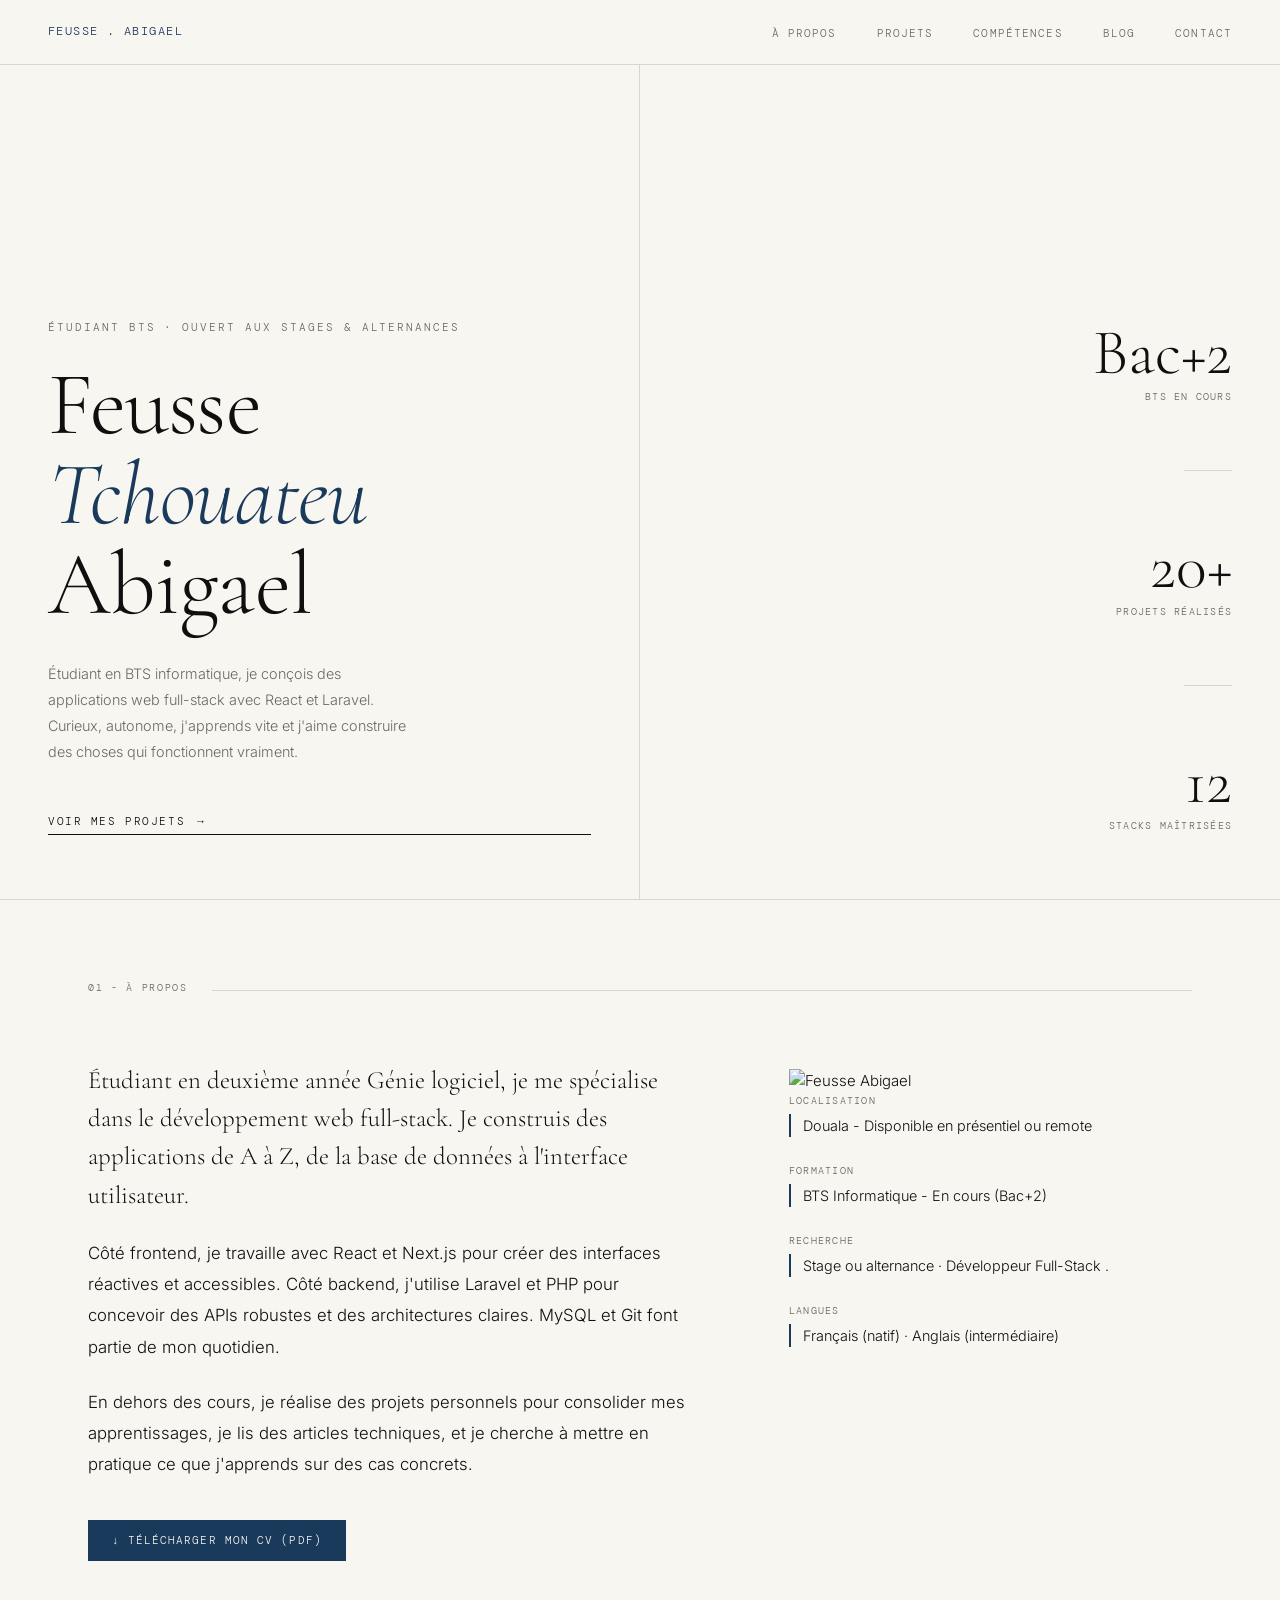
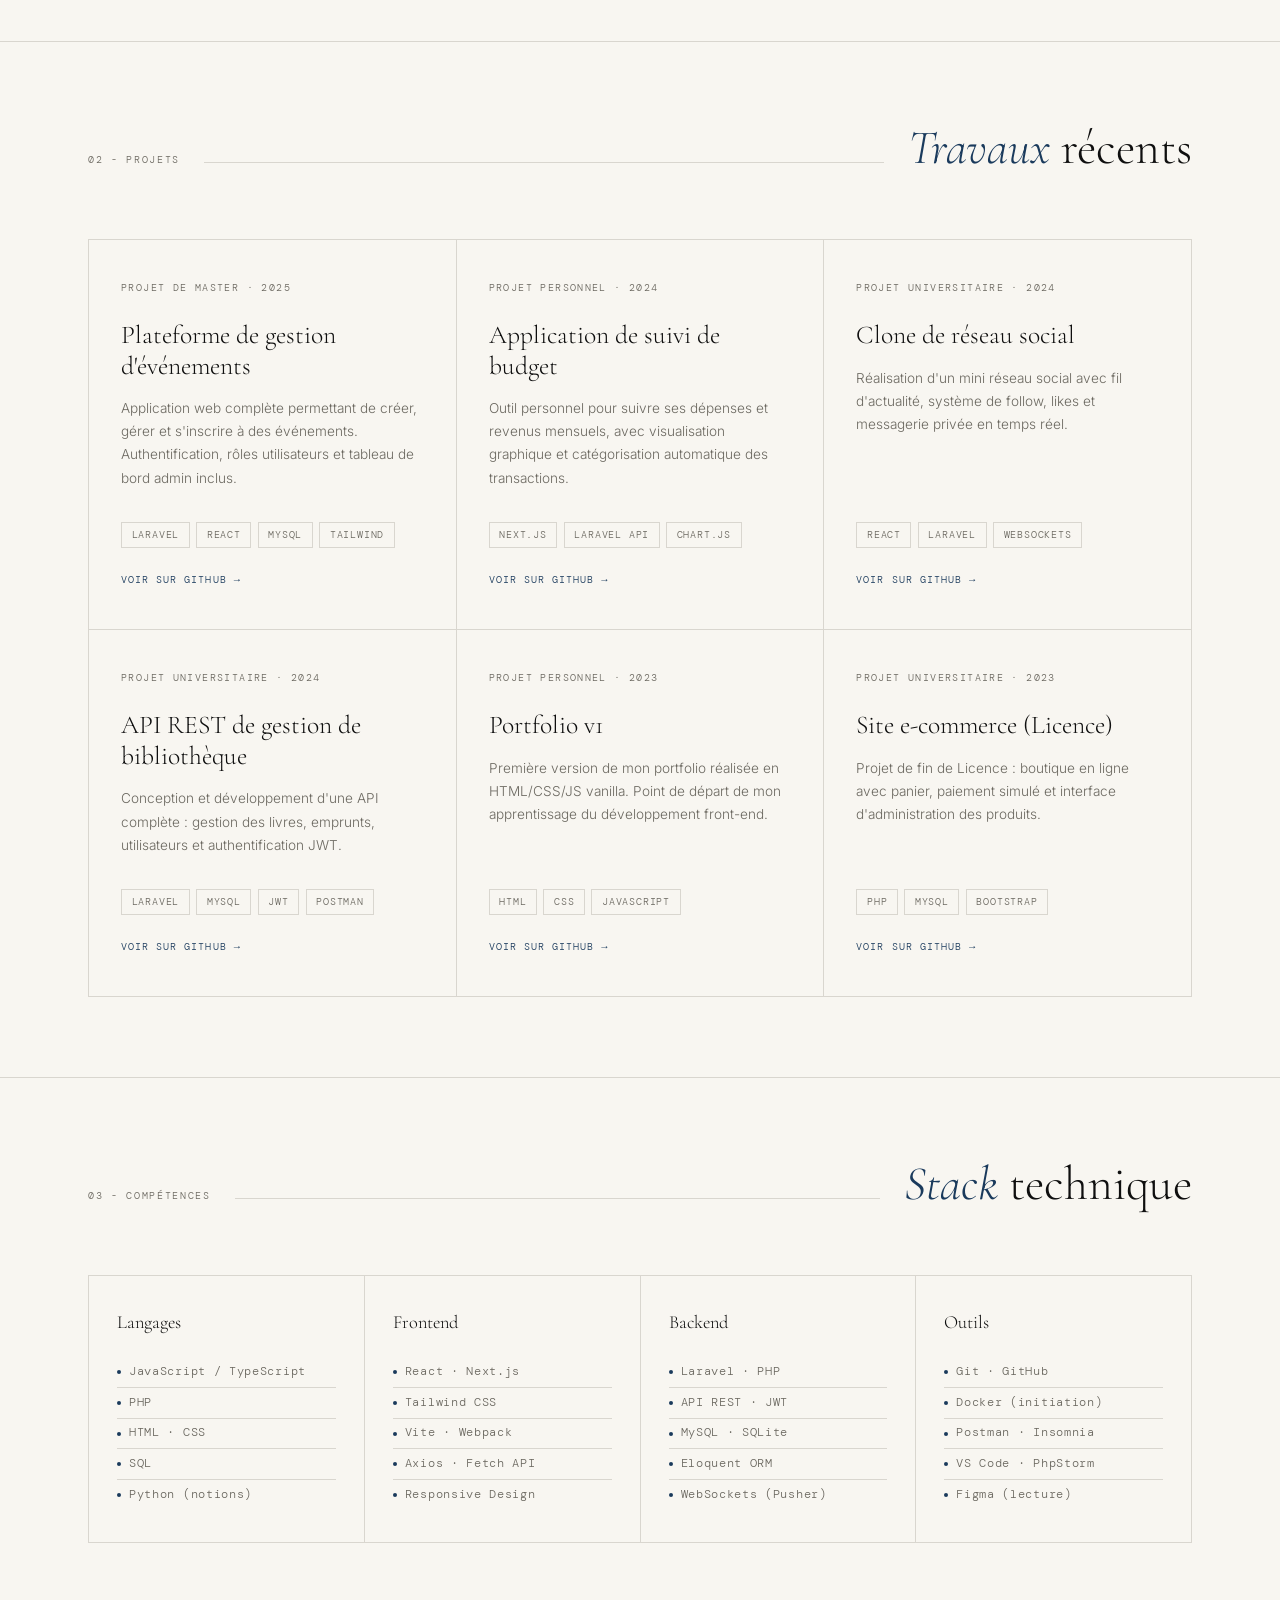
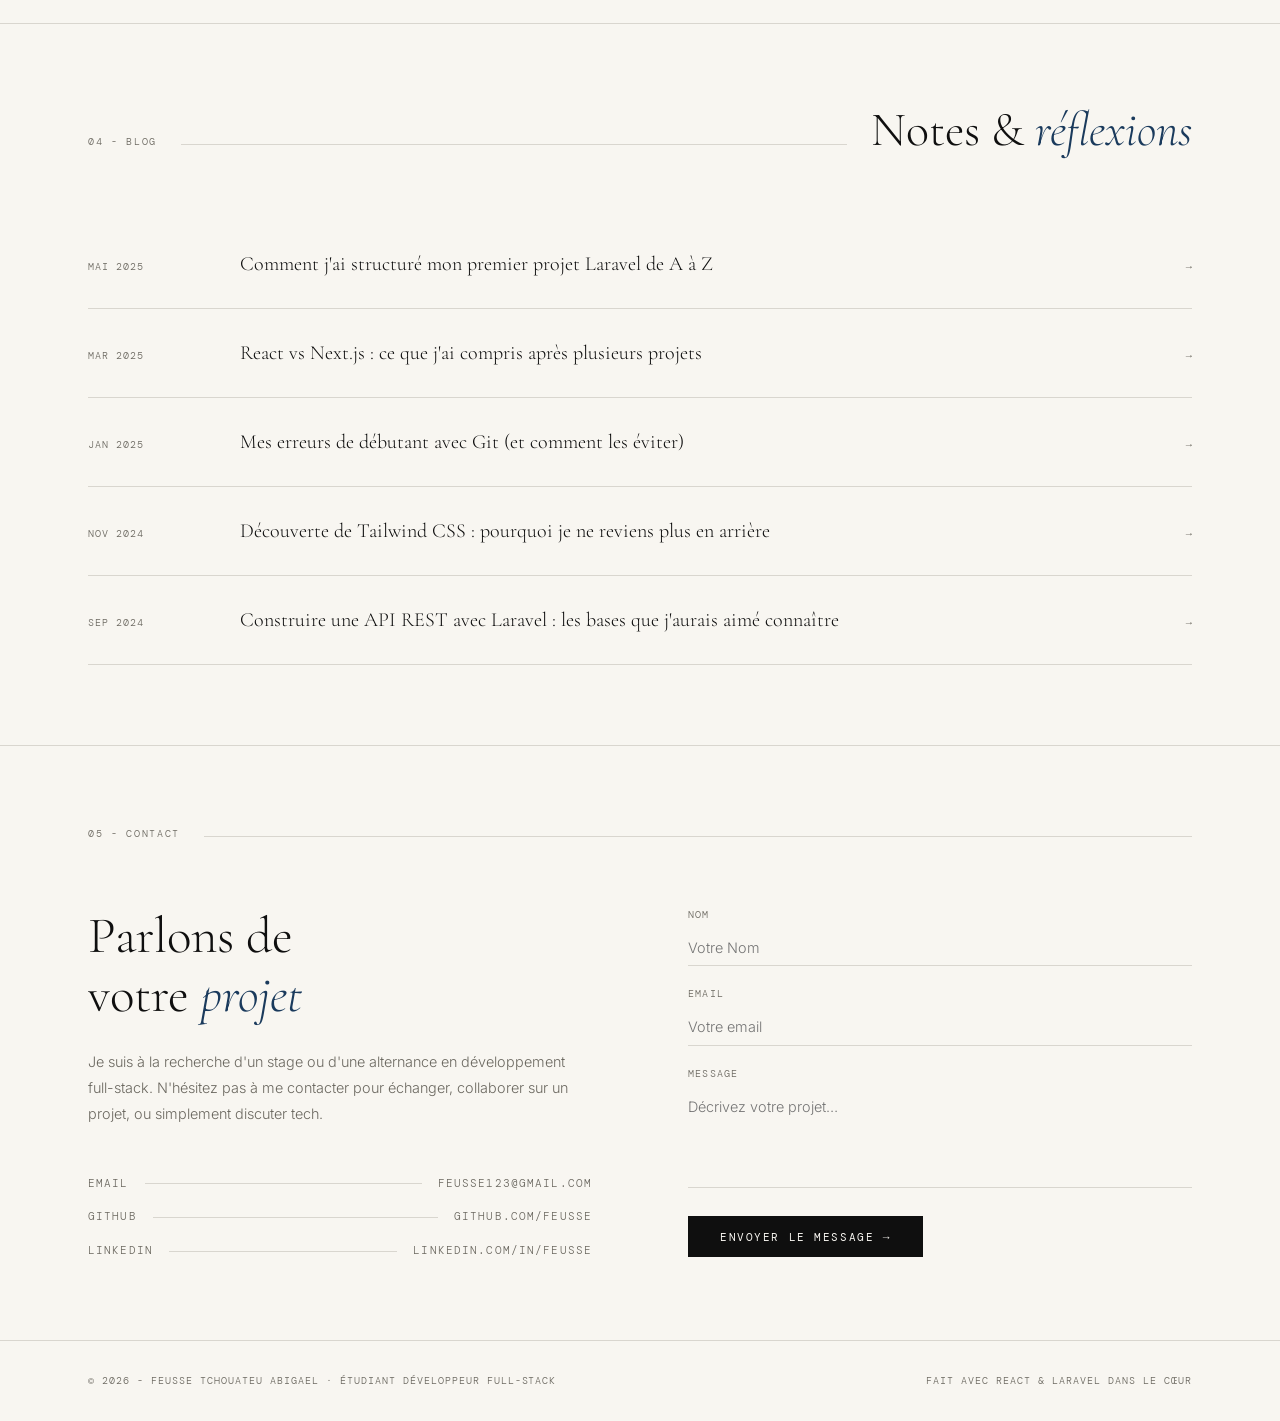
==== index.html @ 81f7895a "Add files via upload" ====
<!DOCTYPE html>
<html lang="fr">
<head>
  <meta charset="UTF-8" />
  <meta name="viewport" content="width=device-width, initial-scale=1.0"/>
  <title>Portfolio - Étudiant Développeur Full-Stack</title>
  <link rel="preconnect" href="https://fonts.googleapis.com">
  <link href="https://fonts.googleapis.com/css2?family=Cormorant+Garamond:ital,wght@0,300;0,400;0,600;1,300;1,400&family=DM+Mono:wght@300;400&family=Inter:wght@300;400;500&display=swap" rel="stylesheet">
  <link rel="stylesheet" href="styleport1.css">
</head>
<body>

  <!-- NAV -->
  <nav>
    <span class="nav-logo">Feusse . Abigael</span>
    <ul class="nav-links">
      <li><a href="#about">À propos</a></li>
      <li><a href="#projects">Projets</a></li>
      <li><a href="#skills">Compétences</a></li>
      <li><a href="#blog">Blog</a></li>
      <li><a href="#contact">Contact</a></li>
    </ul>
  </nav>

  <!-- HERO -->
  <section id="hero">
    <div class="hero-left">
      <p class="hero-eyebrow">Étudiant BTS · Ouvert aux stages & alternances</p>
      <h1 class="hero-name">Feusse<br><em>Tchouateu</em><br>Abigael</h1>
      <p class="hero-desc">Étudiant en BTS informatique, je conçois des applications web full-stack avec React et Laravel. Curieux, autonome, j'apprends vite et j'aime construire des choses qui fonctionnent vraiment.</p>
      <a href="#projects" class="hero-cta">Voir mes projets <span class="arrow">→</span></a>
    </div>
    <div class="hero-right">
      <div class="hero-stat-list">
        <div class="hero-stat">
          <div class="num">Bac+2</div>
          <div class="label">BTS en cours</div>
        </div>
        <div class="hero-rule"></div>
        <div class="hero-stat">
          <div class="num">20+</div>
          <div class="label">Projets réalisés</div>
        </div>
        <div class="hero-rule"></div>
        <div class="hero-stat">
          <div class="num">12</div>
          <div class="label">Stacks maîtrisées</div>
        </div>
      </div>
    </div>
  </section>

  <!-- À PROPOS -->
  <section id="about">
    <div class="section-inner">
      <div class="section-header reveal">
        <span class="section-tag">01 - À propos</span>
        <div class="section-rule"></div>
      </div>
      <div class="about-grid">
        <div class="about-text reveal">
          <p>Étudiant en deuxième année Génie logiciel, je me spécialise dans le développement web full-stack. Je construis des applications de A à Z, de la base de données à l'interface utilisateur.</p>
          <p>Côté frontend, je travaille avec React et Next.js pour créer des interfaces réactives et accessibles. Côté backend, j'utilise Laravel et PHP pour concevoir des APIs robustes et des architectures claires. MySQL et Git font partie de mon quotidien.</p>
          <p>En dehors des cours, je réalise des projets personnels pour consolider mes apprentissages, je lis des articles techniques, et je cherche à mettre en pratique ce que j'apprends sur des cas concrets.</p>
          <a href="#" class="cv-link">↓ Télécharger mon CV (PDF)</a>
        </div>
        <aside class="about-aside reveal">
          <img src="mairie-douala.jpg" width="170px" height="170px" alt="Feusse Abigael"> </img>
          <dl>
            <dt>Localisation</dt>
            <dd>Douala - Disponible en présentiel ou remote</dd>
            <dt>Formation</dt>
            <dd>BTS Informatique - En cours (Bac+2)</dd>
            <dt>Recherche</dt>
            <dd>Stage ou alternance · Développeur Full-Stack . </dd>
            <dt>Langues</dt>
            <dd>Français (natif) · Anglais (intermédiaire)</dd>
          </dl>
        </aside>
      </div>
    </div>
  </section>

  <!-- PROJETS -->
  <section id="projects">
    <div class="section-inner">
      <div class="section-header reveal">
        <span class="section-tag">02 - Projets</span>
        <div class="section-rule"></div>
        <h2 class="section-title"><em>Travaux</em> récents</h2>
      </div>
      <div class="projects-grid">
        <article class="project-card reveal">
          <p class="project-tag">Projet de Master · 2025</p>
          <h3 class="project-name">Plateforme de gestion d'événements</h3>
          <p class="project-desc">Application web complète permettant de créer, gérer et s'inscrire à des événements. Authentification, rôles utilisateurs et tableau de bord admin inclus.</p>
          <div class="project-stack">
            <span class="tag">Laravel</span><span class="tag">React</span><span class="tag">MySQL</span><span class="tag">Tailwind</span>
          </div>
          <a href="#" class="project-link">Voir sur GitHub →</a>
        </article>
        <article class="project-card reveal">
          <p class="project-tag">Projet personnel · 2024</p>
          <h3 class="project-name">Application de suivi de budget</h3>
          <p class="project-desc">Outil personnel pour suivre ses dépenses et revenus mensuels, avec visualisation graphique et catégorisation automatique des transactions.</p>
          <div class="project-stack">
            <span class="tag">Next.js</span><span class="tag">Laravel API</span><span class="tag">Chart.js</span>
          </div>
          <a href="#" class="project-link">Voir sur GitHub →</a>
        </article>
        <article class="project-card reveal">
          <p class="project-tag">Projet universitaire · 2024</p>
          <h3 class="project-name">Clone de réseau social</h3>
          <p class="project-desc">Réalisation d'un mini réseau social avec fil d'actualité, système de follow, likes et messagerie privée en temps réel.</p>
          <div class="project-stack">
            <span class="tag">React</span><span class="tag">Laravel</span><span class="tag">WebSockets</span>
          </div>
          <a href="#" class="project-link">Voir sur GitHub →</a>
        </article>
        <article class="project-card reveal">
          <p class="project-tag">Projet universitaire · 2024</p>
          <h3 class="project-name">API REST de gestion de bibliothèque</h3>
          <p class="project-desc">Conception et développement d'une API complète : gestion des livres, emprunts, utilisateurs et authentification JWT.</p>
          <div class="project-stack">
            <span class="tag">Laravel</span><span class="tag">MySQL</span><span class="tag">JWT</span><span class="tag">Postman</span>
          </div>
          <a href="#" class="project-link">Voir sur GitHub →</a>
        </article>
        <article class="project-card reveal">
          <p class="project-tag">Projet personnel · 2023</p>
          <h3 class="project-name">Portfolio v1</h3>
          <p class="project-desc">Première version de mon portfolio réalisée en HTML/CSS/JS vanilla. Point de départ de mon apprentissage du développement front-end.</p>
          <div class="project-stack">
            <span class="tag">HTML</span><span class="tag">CSS</span><span class="tag">JavaScript</span>
          </div>
          <a href="#" class="project-link">Voir sur GitHub →</a>
        </article>
        <article class="project-card reveal">
          <p class="project-tag">Projet universitaire · 2023</p>
          <h3 class="project-name">Site e-commerce (Licence)</h3>
          <p class="project-desc">Projet de fin de Licence : boutique en ligne avec panier, paiement simulé et interface d'administration des produits.</p>
          <div class="project-stack">
            <span class="tag">PHP</span><span class="tag">MySQL</span><span class="tag">Bootstrap</span>
          </div>
          <a href="#" class="project-link">Voir sur GitHub →</a>
        </article>
      </div>
    </div>
  </section>

  <!-- COMPÉTENCES -->
  <section id="skills">
    <div class="section-inner">
      <div class="section-header reveal">
        <span class="section-tag">03 - Compétences</span>
        <div class="section-rule"></div>
        <h2 class="section-title"><em>Stack</em> technique</h2>
      </div>
      <div class="skills-grid">
        <div class="skill-group reveal">
          <h3 class="skill-group-title">Langages</h3>
          <ul class="skill-list">
            <li><span class="skill-dot"></span>JavaScript / TypeScript</li>
            <li><span class="skill-dot"></span>PHP</li>
            <li><span class="skill-dot"></span>HTML · CSS</li>
            <li><span class="skill-dot"></span>SQL</li>
            <li><span class="skill-dot"></span>Python (notions)</li>
          </ul>
        </div>
        <div class="skill-group reveal">
          <h3 class="skill-group-title">Frontend</h3>
          <ul class="skill-list">
            <li><span class="skill-dot"></span>React · Next.js</li>
            <li><span class="skill-dot"></span>Tailwind CSS</li>
            <li><span class="skill-dot"></span>Vite · Webpack</li>
            <li><span class="skill-dot"></span>Axios · Fetch API</li>
            <li><span class="skill-dot"></span>Responsive Design</li>
          </ul>
        </div>
        <div class="skill-group reveal">
          <h3 class="skill-group-title">Backend</h3>
          <ul class="skill-list">
            <li><span class="skill-dot"></span>Laravel · PHP</li>
            <li><span class="skill-dot"></span>API REST · JWT</li>
            <li><span class="skill-dot"></span>MySQL · SQLite</li>
            <li><span class="skill-dot"></span>Eloquent ORM</li>
            <li><span class="skill-dot"></span>WebSockets (Pusher)</li>
          </ul>
        </div>
        <div class="skill-group reveal">
          <h3 class="skill-group-title">Outils</h3>
          <ul class="skill-list">
            <li><span class="skill-dot"></span>Git · GitHub</li>
            <li><span class="skill-dot"></span>Docker (initiation)</li>
            <li><span class="skill-dot"></span>Postman · Insomnia</li>
            <li><span class="skill-dot"></span>VS Code · PhpStorm</li>
            <li><span class="skill-dot"></span>Figma (lecture)</li>
          </ul>
        </div>
      </div>
    </div>
  </section>

  <!-- BLOG -->
  <section id="blog">
    <div class="section-inner">
      <div class="section-header reveal">
        <span class="section-tag">04 - Blog</span>
        <div class="section-rule"></div>
        <h2 class="section-title">Notes & <em>réflexions</em></h2>
      </div>
      <div class="blog-list">
        <a href="#" class="blog-item reveal">
          <span class="blog-date">Mai 2025</span>
          <span class="blog-title">Comment j'ai structuré mon premier projet Laravel de A à Z</span>
          <span class="blog-arrow">→</span>
        </a>
        <a href="#" class="blog-item reveal">
          <span class="blog-date">Mar 2025</span>
          <span class="blog-title">React vs Next.js : ce que j'ai compris après plusieurs projets</span>
          <span class="blog-arrow">→</span>
        </a>
        <a href="#" class="blog-item reveal">
          <span class="blog-date">Jan 2025</span>
          <span class="blog-title">Mes erreurs de débutant avec Git (et comment les éviter)</span>
          <span class="blog-arrow">→</span>
        </a>
        <a href="#" class="blog-item reveal">
          <span class="blog-date">Nov 2024</span>
          <span class="blog-title">Découverte de Tailwind CSS : pourquoi je ne reviens plus en arrière</span>
          <span class="blog-arrow">→</span>
        </a>
        <a href="#" class="blog-item reveal">
          <span class="blog-date">Sep 2024</span>
          <span class="blog-title">Construire une API REST avec Laravel : les bases que j'aurais aimé connaître</span>
          <span class="blog-arrow">→</span>
        </a>
      </div>
    </div>
  </section>

  <!-- CONTACT -->
  <section id="contact">
    <div class="section-inner">
      <div class="section-header reveal">
        <span class="section-tag">05 - Contact</span>
        <div class="section-rule"></div>
      </div>
      <div class="contact-grid">
        <div class="reveal">
          <h2 class="contact-headline">Parlons de<br>votre <em>projet</em></h2>
          <p class="contact-sub">Je suis à la recherche d'un stage ou d'une alternance en développement full-stack. N'hésitez pas à me contacter pour échanger, collaborer sur un projet, ou simplement discuter tech.</p>
          <div class="contact-links">
            <a href="mailto:feusse123@gmail.com" class="contact-link">
              Email <span class="contact-link-rule"></span> feusse123@gmail.com
            </a>
            <a href="#" class="contact-link">
              GitHub <span class="contact-link-rule"></span> github.com/Feusse
            </a>
            <a href="#" class="contact-link">
              LinkedIn <span class="contact-link-rule"></span> linkedin.com/in/Feusse
            </a>
          </div>
        </div>
        <div class="contact-form reveal">
          <div class="form-group">
            <label class="form-label" for="name">Nom</label>
            <input class="form-input" id="name" type="text" placeholder="Votre Nom" />
          </div>
          <div class="form-group">
            <label class="form-label" for="email">Email</label>
            <input class="form-input" id="email" type="email" placeholder="Votre email" />
          </div>
          <div class="form-group">
            <label class="form-label" for="msg">Message</label>
            <textarea class="form-textarea" id="msg" placeholder="Décrivez votre projet…"></textarea>
          </div>
          <button class="form-submit">Envoyer le message →</button>
        </div>
      </div>
    </div>
  </section>

  <!-- FOOTER -->
  <footer>
    <span class="f-left">© 2026 - Feusse Tchouateu Abigael · Étudiant développeur full-stack</span>
    <span class="f-right">Fait avec React & Laravel dans le cœur</span>
  </footer>

  <script src="scriptport1.js"></script>
</body>
</html>
---- styleport1.css ----
*, *::before, *::after { box-sizing: border-box; margin: 0; padding: 0; }

    :root {
      --ink:     #0f0f0f;
      --paper:   #f8f6f1;
      --mid:     #6b6860;
      --rule:    #d9d6cf;
      --accent:  #1a3a5c;
      --mono:    'DM Mono', monospace;
      --serif:   'Cormorant Garamond', Georgia, serif;
      --sans:    'Inter', system-ui, sans-serif;
    }

    html { scroll-behavior: smooth; }

    body {
      background: var(--paper);
      color: var(--ink);
      font-family: var(--sans);
      font-size: 15px;
      line-height: 1.6;
      font-weight: 300;
    }

    /* ── NAV ── */
    nav {
      position: fixed; top: 0; left: 0; right: 0; z-index: 100;
      display: flex; align-items: center; justify-content: space-between;
      padding: 1.25rem 3rem;
      background: rgba(248,246,241,.92);
      backdrop-filter: blur(8px);
      border-bottom: 1px solid var(--rule);
    }
    .nav-logo {
      font-family: var(--mono); font-size: .75rem;
      letter-spacing: .12em; color: var(--accent); text-transform: uppercase;
    }
    .nav-links { display: flex; gap: 2.5rem; list-style: none; }
    .nav-links a {
      font-family: var(--mono); font-size: .7rem; letter-spacing: .1em;
      text-transform: uppercase; color: var(--mid);
      text-decoration: none; transition: color .2s;
    }
    .nav-links a:hover { color: var(--ink); }

    /* ── HERO ── */
    #hero {
      min-height: 100vh;
      display: grid;
      grid-template-columns: 1fr 1fr;
      border-bottom: 1px solid var(--rule);
    }
    .hero-left {
      padding: 10rem 3rem 4rem;
      border-right: 1px solid var(--rule);
      display: flex; flex-direction: column; justify-content: flex-end;
    }
    .hero-eyebrow {
      font-family: var(--mono); font-size: .68rem;
      letter-spacing: .18em; text-transform: uppercase;
      color: var(--mid); margin-bottom: 1.5rem;
    }
    .hero-name {
      font-family: var(--serif); font-size: clamp(3.5rem, 7vw, 6.5rem);
      font-weight: 300; line-height: 1.0; letter-spacing: -.01em;
      color: var(--ink); margin-bottom: 2rem;
    }
    .hero-name em { font-style: italic; color: var(--accent); }
    .hero-desc {
      font-size: .9rem; color: var(--mid); max-width: 360px; line-height: 1.8;
      margin-bottom: 3rem;
    }
    .hero-cta {
      display: inline-flex; align-items: center; gap: .75rem;
      font-family: var(--mono); font-size: .7rem; letter-spacing: .14em;
      text-transform: uppercase; color: var(--ink); text-decoration: none;
      border-bottom: 1px solid var(--ink); padding-bottom: .2rem;
      transition: color .2s, border-color .2s;
    }
    .hero-cta:hover { color: var(--accent); border-color: var(--accent); }
    .hero-cta .arrow { transition: transform .2s; }
    .hero-cta:hover .arrow { transform: translateX(4px); }

    .hero-right {
      padding: 10rem 3rem 4rem;
      display: flex; flex-direction: column; justify-content: flex-end;
      align-items: flex-end;
    }
    .hero-stat-list { display: flex; flex-direction: column; gap: 2.5rem; align-items: flex-end; }
    .hero-stat { text-align: right; }
    .hero-stat .num {
      font-family: var(--serif); font-size: clamp(2.5rem, 5vw, 4rem);
      font-weight: 300; color: var(--ink); line-height: 1;
    }
    .hero-stat .label {
      font-family: var(--mono); font-size: .65rem; letter-spacing: .12em;
      text-transform: uppercase; color: var(--mid); margin-top: .3rem;
    }
    .hero-rule { width: 48px; height: 1px; background: var(--rule); margin: 1.5rem 0 1.5rem auto; }

    /* ── SECTIONS ── */
    section { border-bottom: 1px solid var(--rule); }
    .section-inner { max-width: 1200px; margin: 0 auto; padding: 5rem 3rem; }
    .section-header {
      display: flex; align-items: baseline; gap: 1.5rem;
      margin-bottom: 4rem;
    }
    .section-tag {
      font-family: var(--mono); font-size: .65rem; letter-spacing: .16em;
      text-transform: uppercase; color: var(--mid); white-space: nowrap;
    }
    .section-title {
      font-family: var(--serif); font-size: clamp(2rem, 4vw, 3rem);
      font-weight: 300; line-height: 1.1;
    }
    .section-title em { font-style: italic; color: var(--accent); }
    .section-rule { flex: 1; height: 1px; background: var(--rule); }

    /* ── À PROPOS ── */
    #about .about-grid {
      display: grid; grid-template-columns: 3fr 2fr; gap: 6rem; align-items: start;
    }
    .about-text p {
      font-size: 1.05rem; line-height: 1.85; color: var(--ink);
      margin-bottom: 1.5rem;
    }
    .about-text p:first-child {
      font-family: var(--serif); font-size: clamp(1.2rem, 2.5vw, 1.55rem);
      font-weight: 300; line-height: 1.55;
    }
    .about-aside { padding-top: .5rem; }
    .about-aside dt {
      font-family: var(--mono); font-size: .65rem; letter-spacing: .12em;
      text-transform: uppercase; color: var(--mid); margin-bottom: .3rem;
    }
    .about-aside dd {
      font-size: .9rem; color: var(--ink); margin-bottom: 1.6rem;
      border-left: 2px solid var(--accent); padding-left: .75rem;
    }
    .cv-link {
      display: inline-flex; align-items: center; gap: .6rem;
      font-family: var(--mono); font-size: .68rem; letter-spacing: .1em;
      text-transform: uppercase; color: var(--paper);
      background: var(--accent); padding: .75rem 1.5rem;
      text-decoration: none; transition: background .2s; margin-top: 1rem;
    }
    .cv-link:hover { background: var(--ink); }

    /* ── PROJETS ── */
    #projects .projects-grid {
      display: grid; grid-template-columns: repeat(3, 1fr); gap: 1px;
      background: var(--rule); border: 1px solid var(--rule);
    }
    .project-card {
      background: var(--paper); padding: 2.5rem 2rem;
      display: flex; flex-direction: column;
      transition: background .2s;
      cursor: pointer;
    }
    .project-card:hover { background: #f0ede6; }
    .project-tag {
      font-family: var(--mono); font-size: .62rem; letter-spacing: .14em;
      text-transform: uppercase; color: var(--mid); margin-bottom: 1.5rem;
    }
    .project-name {
      font-family: var(--serif); font-size: 1.6rem; font-weight: 300;
      line-height: 1.2; margin-bottom: 1rem;
    }
    .project-desc { font-size: .85rem; color: var(--mid); line-height: 1.7; flex: 1; }
    .project-stack {
      display: flex; flex-wrap: wrap; gap: .4rem; margin-top: 2rem;
    }
    .tag {
      font-family: var(--mono); font-size: .62rem; letter-spacing: .08em;
      padding: .25rem .6rem; border: 1px solid var(--rule);
      color: var(--mid); text-transform: uppercase;
    }
    .project-link {
      font-family: var(--mono); font-size: .65rem; letter-spacing: .1em;
      text-transform: uppercase; color: var(--accent);
      text-decoration: none; margin-top: 1.5rem; display: inline-block;
      border-bottom: 1px solid transparent; transition: border-color .2s;
    }
    .project-link:hover { border-color: var(--accent); }

    /* ── COMPÉTENCES ── */
    #skills .skills-grid {
      display: grid; grid-template-columns: repeat(4, 1fr);
      gap: 1px; background: var(--rule); border: 1px solid var(--rule);
    }
    .skill-group { background: var(--paper); padding: 2rem 1.75rem; }
    .skill-group-title {
      font-family: var(--serif); font-size: 1.15rem; font-weight: 300;
      margin-bottom: 1.25rem; color: var(--ink);
    }
    .skill-list { list-style: none; }
    .skill-list li {
      font-family: var(--mono); font-size: .72rem; letter-spacing: .06em;
      color: var(--mid); padding: .35rem 0;
      border-bottom: 1px solid var(--rule); display: flex;
      align-items: center; gap: .5rem;
    }
    .skill-list li:last-child { border-bottom: none; }
    .skill-dot { width: 4px; height: 4px; border-radius: 50%; background: var(--accent); flex-shrink: 0; }

    /* ── BLOG ── */
    #blog .blog-list { display: flex; flex-direction: column; }
    .blog-item {
      display: grid; grid-template-columns: 120px 1fr auto;
      align-items: baseline; gap: 2rem;
      padding: 1.75rem 0; border-bottom: 1px solid var(--rule);
      text-decoration: none; color: inherit; transition: background .15s;
    }
    .blog-item:hover .blog-title { color: var(--accent); }
    .blog-date {
      font-family: var(--mono); font-size: .65rem; letter-spacing: .1em;
      color: var(--mid); text-transform: uppercase;
    }
    .blog-title {
      font-family: var(--serif); font-size: 1.25rem; font-weight: 300;
      transition: color .2s;
    }
    .blog-arrow {
      font-family: var(--mono); font-size: .65rem; color: var(--mid);
      transition: transform .2s, color .2s;
    }
    .blog-item:hover .blog-arrow { transform: translateX(4px); color: var(--accent); }

    /* ── CONTACT ── */
    #contact .contact-grid {
      display: grid; grid-template-columns: 1fr 1fr; gap: 6rem; align-items: start;
    }
    .contact-headline {
      font-family: var(--serif); font-size: clamp(2rem, 4vw, 3.5rem);
      font-weight: 300; line-height: 1.15;
    }
    .contact-headline em { font-style: italic; color: var(--accent); }
    .contact-sub { font-size: .9rem; color: var(--mid); margin-top: 1.5rem; line-height: 1.8; }
    .contact-form { display: flex; flex-direction: column; gap: 1.25rem; }
    .form-group { display: flex; flex-direction: column; gap: .4rem; }
    .form-label {
      font-family: var(--mono); font-size: .62rem; letter-spacing: .12em;
      text-transform: uppercase; color: var(--mid);
    }
    .form-input, .form-textarea {
      background: transparent; border: none; border-bottom: 1px solid var(--rule);
      padding: .6rem 0; font-family: var(--sans); font-size: .9rem; color: var(--ink);
      outline: none; transition: border-color .2s;
      font-weight: 300;
    }
    .form-input:focus, .form-textarea:focus { border-color: var(--accent); }
    .form-textarea { resize: none; height: 100px; }
    .form-submit {
      align-self: flex-start; margin-top: .5rem;
      font-family: var(--mono); font-size: .7rem; letter-spacing: .14em;
      text-transform: uppercase; color: var(--paper);
      background: var(--ink); border: none; padding: .85rem 2rem;
      cursor: pointer; transition: background .2s;
    }
    .form-submit:hover { background: var(--accent); }

    /* ── SOCIALS CONTACT ── */
    .contact-links { margin-top: 3rem; display: flex; flex-direction: column; gap: 1rem; }
    .contact-link {
      display: flex; align-items: center; gap: 1rem;
      font-family: var(--mono); font-size: .7rem; letter-spacing: .1em;
      text-transform: uppercase; color: var(--mid); text-decoration: none;
      transition: color .2s;
    }
    .contact-link:hover { color: var(--accent); }
    .contact-link-rule { flex: 1; height: 1px; background: var(--rule); }

    /* ── FOOTER ── */
    footer {
      padding: 2rem 3rem;
      display: flex; justify-content: space-between; align-items: center;
      max-width: 1200px; margin: 0 auto;
    }
    footer .f-left {
      font-family: var(--mono); font-size: .62rem; letter-spacing: .1em;
      text-transform: uppercase; color: var(--mid);
    }
    footer .f-right {
      font-family: var(--mono); font-size: .62rem; letter-spacing: .1em;
      text-transform: uppercase; color: var(--mid);
    }

    /* ── RESPONSIVE ── */
    @media (max-width: 900px) {
      nav { padding: 1rem 1.5rem; }
      .nav-links { gap: 1.5rem; }
      #hero { grid-template-columns: 1fr; }
      .hero-left { padding: 8rem 1.5rem 3rem; border-right: none; border-bottom: 1px solid var(--rule); }
      .hero-right { padding: 3rem 1.5rem; align-items: flex-start; }
      .hero-stat-list { align-items: flex-start; flex-direction: row; flex-wrap: wrap; gap: 2rem; }
      .hero-stat { text-align: left; }
      .hero-rule { margin: 1.5rem 0; }
      .section-inner { padding: 3.5rem 1.5rem; }
      #about .about-grid { grid-template-columns: 1fr; gap: 3rem; }
      #projects .projects-grid { grid-template-columns: 1fr; }
      #skills .skills-grid { grid-template-columns: 1fr 1fr; }
      #contact .contact-grid { grid-template-columns: 1fr; gap: 3rem; }
      .blog-item { grid-template-columns: 1fr; gap: .5rem; }
      footer { flex-direction: column; gap: 1rem; padding: 2rem 1.5rem; text-align: center; }
    }

    @media (max-width: 560px) {
      #skills .skills-grid { grid-template-columns: 1fr; }
      .nav-links { display: none; }
    }

    /* ── ANIMATIONS ── */
    @media (prefers-reduced-motion: no-preference) {
      .reveal { opacity: 0; transform: translateY(24px); transition: opacity .6s ease, transform .6s ease; }
      .reveal.visible { opacity: 1; transform: none; }
    }
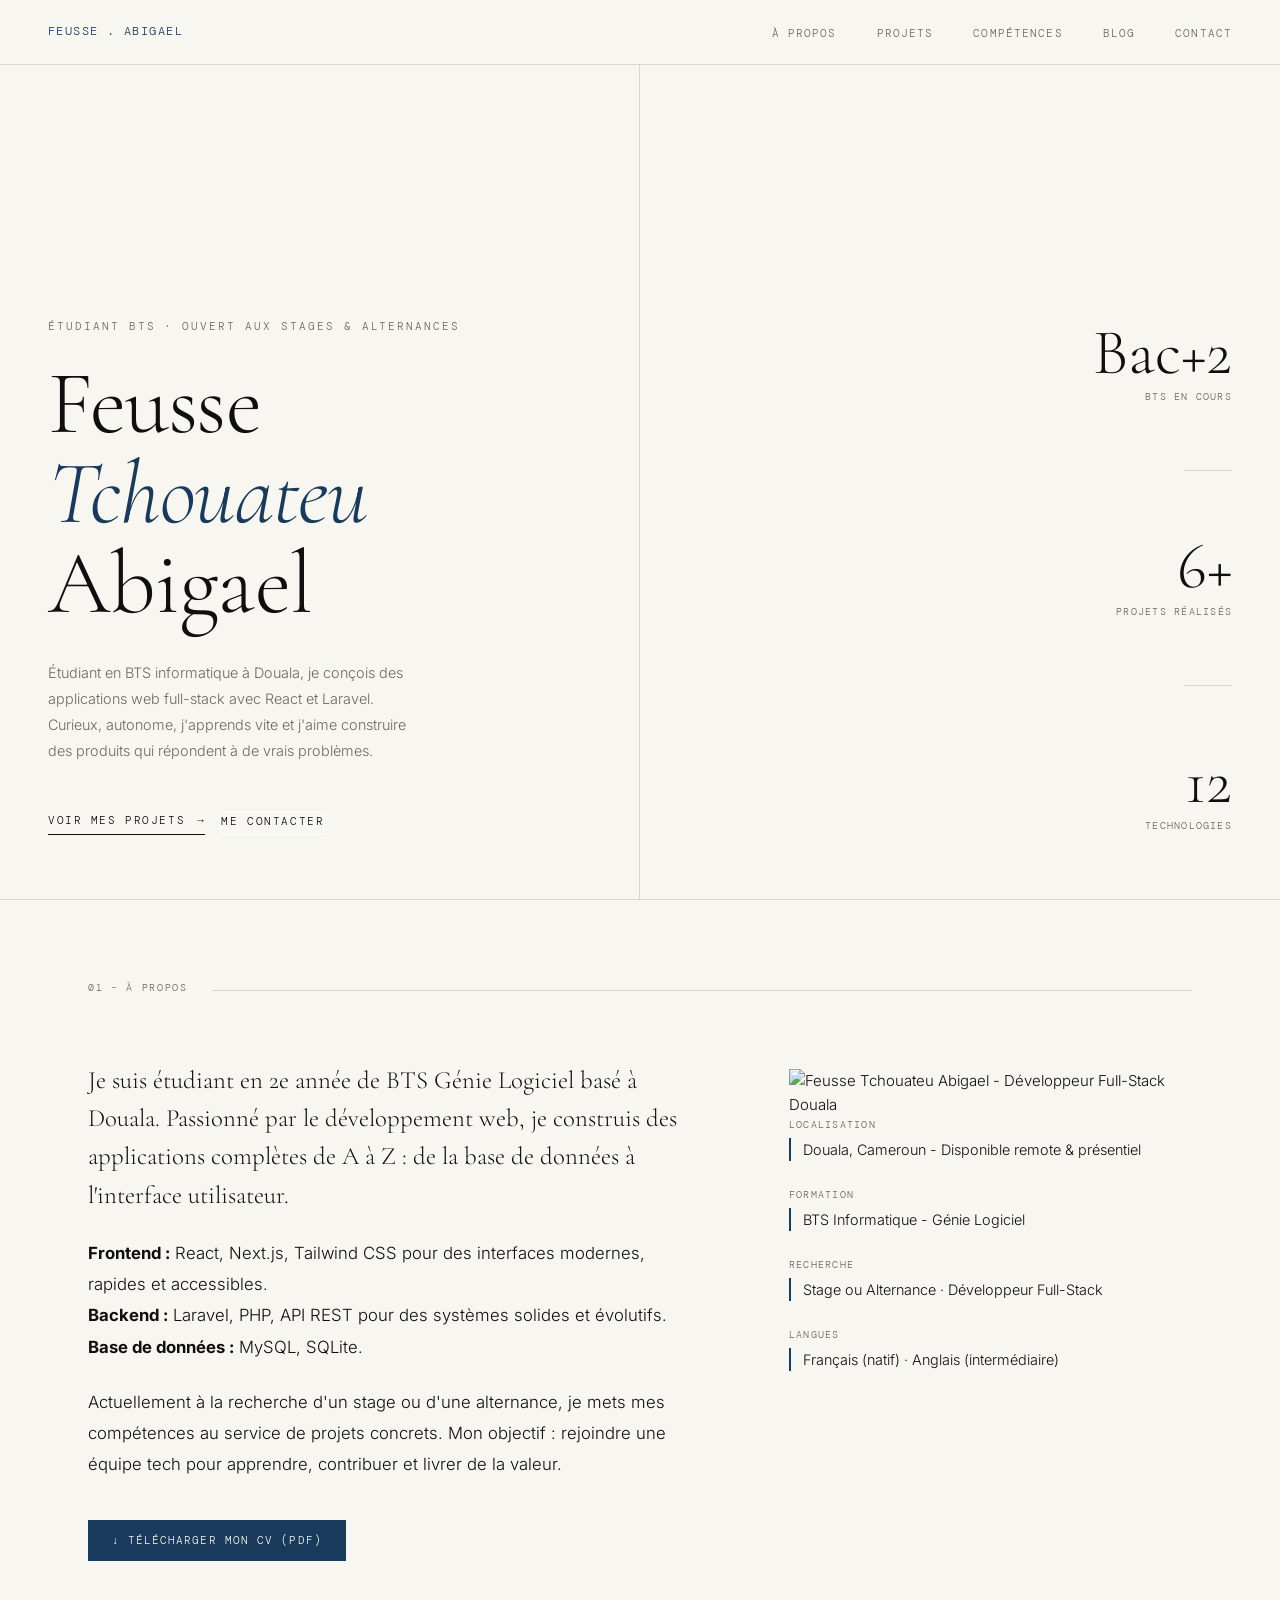
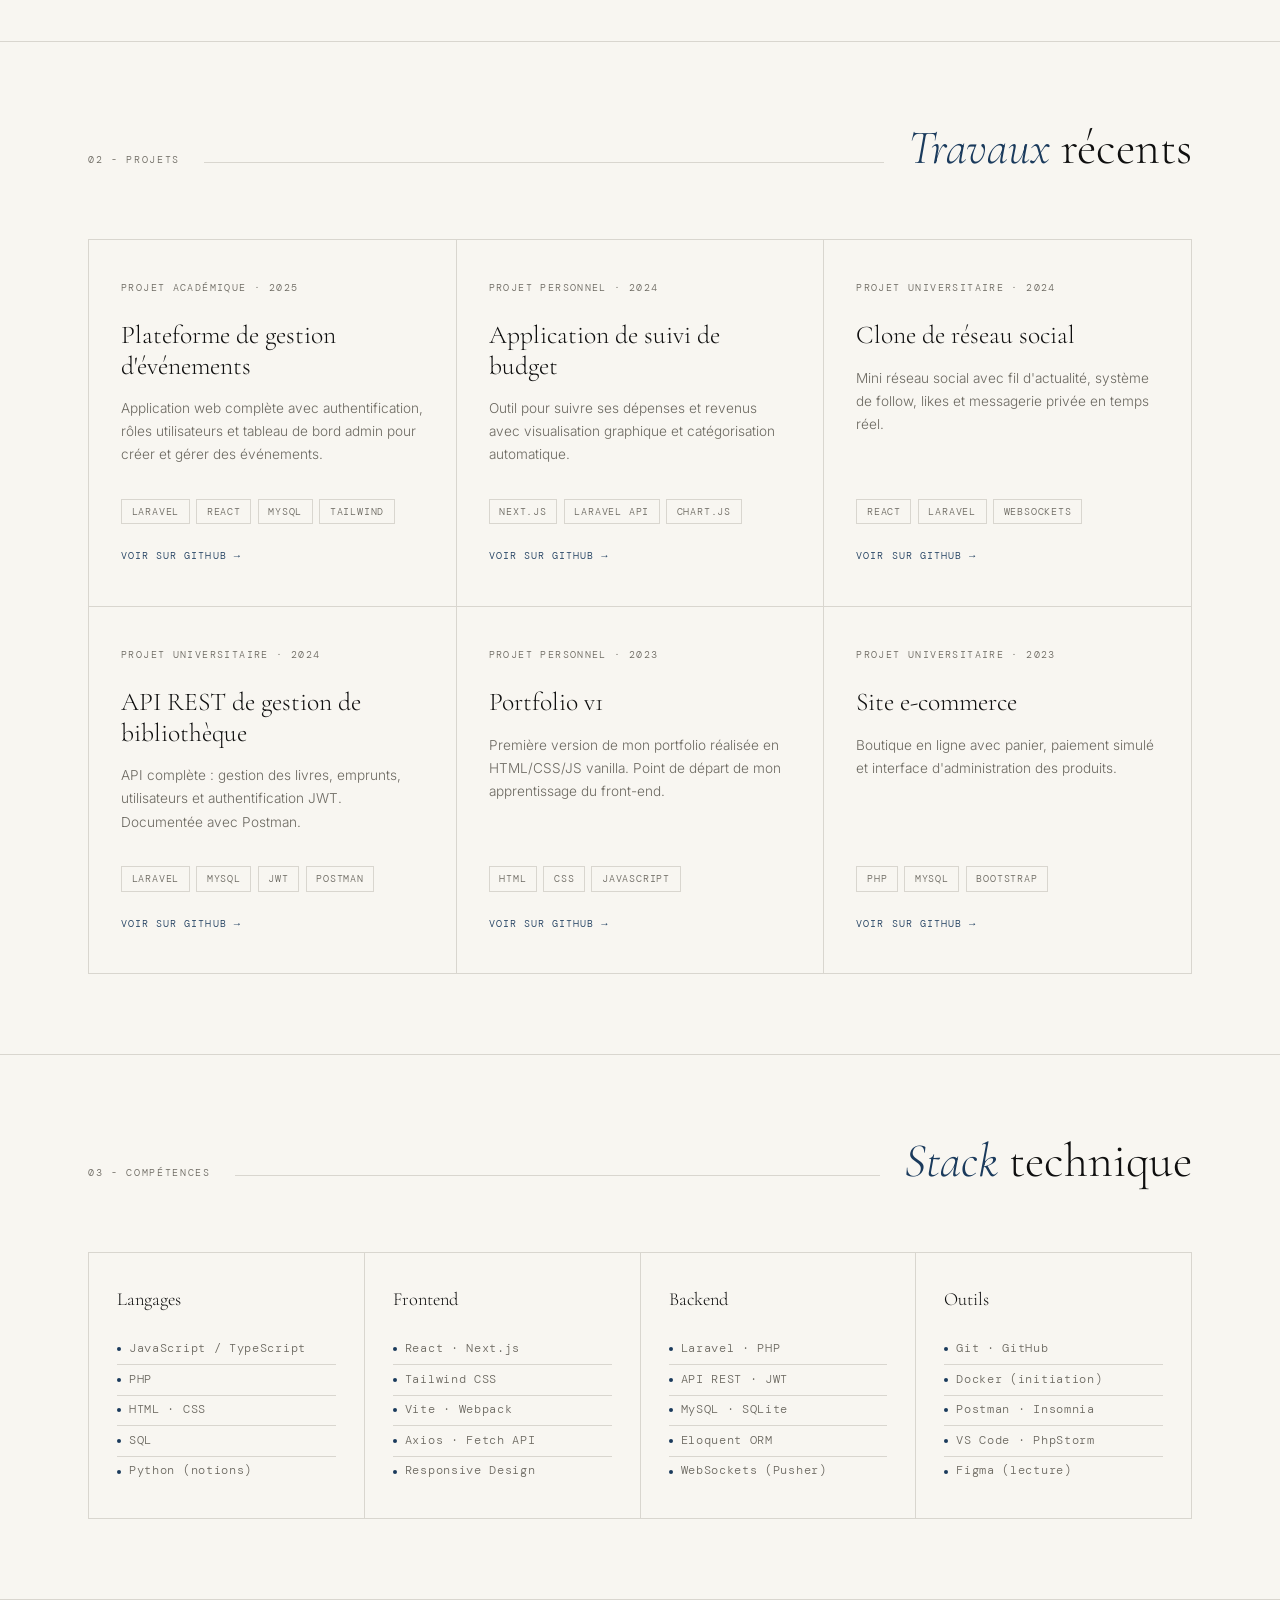
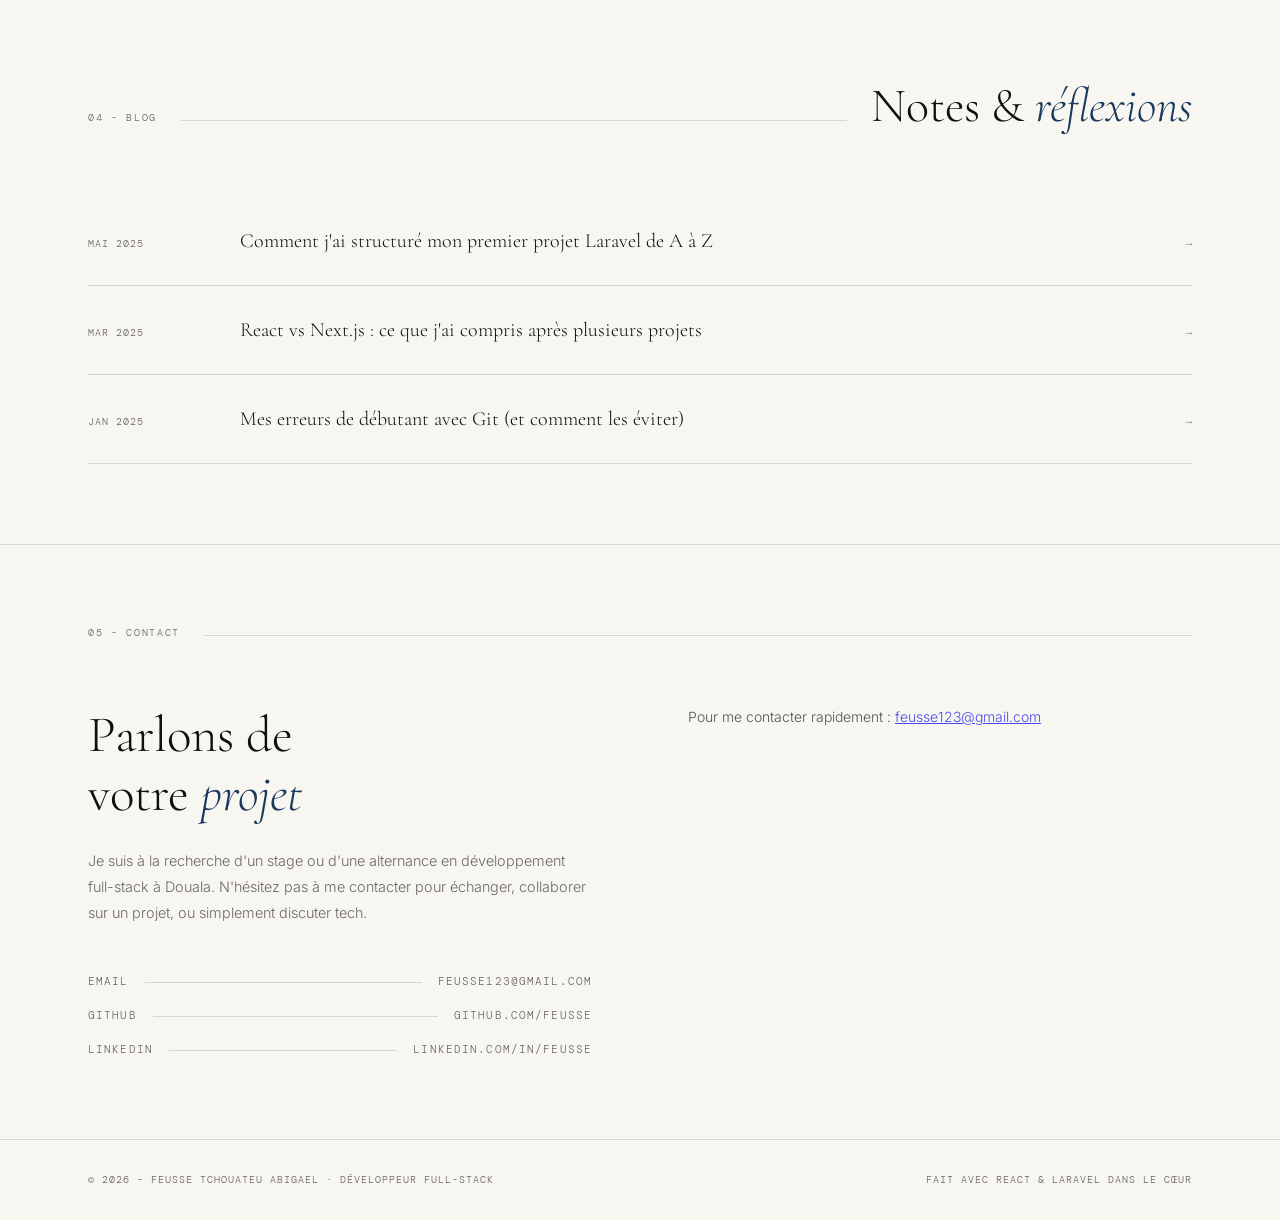
==== commit 8aaa2bce: "Update index.html" ====
--- a/index.html
+++ b/index.html
@@ -3,7 +3,11 @@
 <head>
   <meta charset="UTF-8" />
   <meta name="viewport" content="width=device-width, initial-scale=1.0"/>
-  <title>Portfolio - Étudiant Développeur Full-Stack</title>
+  <title>Feusse Tchouateu Abigael - Développeur Full-Stack React Laravel | Douala Cameroun</title>
+  <meta name="description" content="Portfolio de Feusse Tchouateu Abigael, étudiant BTS en Génie Logiciel à Douala. Développement web Full-Stack avec React, Next.js, Laravel et PHP. Disponible pour stage et alternance." />
+  <meta name="keywords" content="développeur web douala, développeur fullstack cameroun, react laravel, portfolio feusse, stage informatique douala" />
+  <meta name="author" content="Feusse Tchouateu Abigael" />
+
   <link rel="preconnect" href="https://fonts.googleapis.com">
   <link href="https://fonts.googleapis.com/css2?family=Cormorant+Garamond:ital,wght@0,300;0,400;0,600;1,300;1,400&family=DM+Mono:wght@300;400&family=Inter:wght@300;400;500&display=swap" rel="stylesheet">
   <link rel="stylesheet" href="styleport1.css">
@@ -27,8 +31,11 @@
     <div class="hero-left">
       <p class="hero-eyebrow">Étudiant BTS · Ouvert aux stages & alternances</p>
       <h1 class="hero-name">Feusse<br><em>Tchouateu</em><br>Abigael</h1>
-      <p class="hero-desc">Étudiant en BTS informatique, je conçois des applications web full-stack avec React et Laravel. Curieux, autonome, j'apprends vite et j'aime construire des choses qui fonctionnent vraiment.</p>
-      <a href="#projects" class="hero-cta">Voir mes projets <span class="arrow">→</span></a>
+      <p class="hero-desc">Étudiant en BTS informatique à Douala, je conçois des applications web full-stack avec React et Laravel. Curieux, autonome, j'apprends vite et j'aime construire des produits qui répondent à de vrais problèmes.</p>
+      <div style="display:flex; gap:15px;">
+        <a href="#projects" class="hero-cta">Voir mes projets <span class="arrow">→</span></a>
+        <a href="#contact" class="hero-cta" style="background:transparent; border:1px solid #fff;">Me contacter</a>
+      </div>
     </div>
     <div class="hero-right">
       <div class="hero-stat-list">
@@ -38,13 +45,13 @@
         </div>
         <div class="hero-rule"></div>
         <div class="hero-stat">
-          <div class="num">20+</div>
+          <div class="num">6+</div>
           <div class="label">Projets réalisés</div>
         </div>
         <div class="hero-rule"></div>
         <div class="hero-stat">
           <div class="num">12</div>
-          <div class="label">Stacks maîtrisées</div>
+          <div class="label">Technologies</div>
         </div>
       </div>
     </div>
@@ -59,20 +66,22 @@
       </div>
       <div class="about-grid">
         <div class="about-text reveal">
-          <p>Étudiant en deuxième année Génie logiciel, je me spécialise dans le développement web full-stack. Je construis des applications de A à Z, de la base de données à l'interface utilisateur.</p>
-          <p>Côté frontend, je travaille avec React et Next.js pour créer des interfaces réactives et accessibles. Côté backend, j'utilise Laravel et PHP pour concevoir des APIs robustes et des architectures claires. MySQL et Git font partie de mon quotidien.</p>
-          <p>En dehors des cours, je réalise des projets personnels pour consolider mes apprentissages, je lis des articles techniques, et je cherche à mettre en pratique ce que j'apprends sur des cas concrets.</p>
+          <p>Je suis étudiant en 2e année de BTS Génie Logiciel basé à Douala. Passionné par le développement web, je construis des applications complètes de A à Z : de la base de données à l'interface utilisateur.</p>
+          <p><strong>Frontend :</strong> React, Next.js, Tailwind CSS pour des interfaces modernes, rapides et accessibles. <br>
+          <strong>Backend :</strong> Laravel, PHP, API REST pour des systèmes solides et évolutifs. <br>
+          <strong>Base de données :</strong> MySQL, SQLite.</p>
+          <p>Actuellement à la recherche d'un stage ou d'une alternance, je mets mes compétences au service de projets concrets. Mon objectif : rejoindre une équipe tech pour apprendre, contribuer et livrer de la valeur.</p>
           <a href="#" class="cv-link">↓ Télécharger mon CV (PDF)</a>
         </div>
         <aside class="about-aside reveal">
-          <img src="mairie-douala.jpg" width="170px" height="170px" alt="Feusse Abigael"> </img>
+          <img src="photo-profil.jpg" width="170px" height="170px" alt="Feusse Tchouateu Abigael - Développeur Full-Stack Douala" />
           <dl>
             <dt>Localisation</dt>
-            <dd>Douala - Disponible en présentiel ou remote</dd>
+            <dd>Douala, Cameroun - Disponible remote & présentiel</dd>
             <dt>Formation</dt>
-            <dd>BTS Informatique - En cours (Bac+2)</dd>
+            <dd>BTS Informatique - Génie Logiciel</dd>
             <dt>Recherche</dt>
-            <dd>Stage ou alternance · Développeur Full-Stack . </dd>
+            <dd>Stage ou Alternance · Développeur Full-Stack</dd>
             <dt>Langues</dt>
             <dd>Français (natif) · Anglais (intermédiaire)</dd>
           </dl>
@@ -91,58 +100,58 @@
       </div>
       <div class="projects-grid">
         <article class="project-card reveal">
-          <p class="project-tag">Projet de Master · 2025</p>
+          <p class="project-tag">Projet Académique · 2025</p>
           <h3 class="project-name">Plateforme de gestion d'événements</h3>
-          <p class="project-desc">Application web complète permettant de créer, gérer et s'inscrire à des événements. Authentification, rôles utilisateurs et tableau de bord admin inclus.</p>
+          <p class="project-desc">Application web complète avec authentification, rôles utilisateurs et tableau de bord admin pour créer et gérer des événements.</p>
           <div class="project-stack">
             <span class="tag">Laravel</span><span class="tag">React</span><span class="tag">MySQL</span><span class="tag">Tailwind</span>
           </div>
-          <a href="#" class="project-link">Voir sur GitHub →</a>
+          <a href="https://github.com/Feusse" class="project-link">Voir sur GitHub →</a>
         </article>
         <article class="project-card reveal">
           <p class="project-tag">Projet personnel · 2024</p>
           <h3 class="project-name">Application de suivi de budget</h3>
-          <p class="project-desc">Outil personnel pour suivre ses dépenses et revenus mensuels, avec visualisation graphique et catégorisation automatique des transactions.</p>
+          <p class="project-desc">Outil pour suivre ses dépenses et revenus avec visualisation graphique et catégorisation automatique.</p>
           <div class="project-stack">
             <span class="tag">Next.js</span><span class="tag">Laravel API</span><span class="tag">Chart.js</span>
           </div>
-          <a href="#" class="project-link">Voir sur GitHub →</a>
+          <a href="https://github.com/Feusse" class="project-link">Voir sur GitHub →</a>
         </article>
         <article class="project-card reveal">
           <p class="project-tag">Projet universitaire · 2024</p>
           <h3 class="project-name">Clone de réseau social</h3>
-          <p class="project-desc">Réalisation d'un mini réseau social avec fil d'actualité, système de follow, likes et messagerie privée en temps réel.</p>
+          <p class="project-desc">Mini réseau social avec fil d'actualité, système de follow, likes et messagerie privée en temps réel.</p>
           <div class="project-stack">
             <span class="tag">React</span><span class="tag">Laravel</span><span class="tag">WebSockets</span>
           </div>
-          <a href="#" class="project-link">Voir sur GitHub →</a>
+          <a href="https://github.com/Feusse" class="project-link">Voir sur GitHub →</a>
         </article>
         <article class="project-card reveal">
           <p class="project-tag">Projet universitaire · 2024</p>
           <h3 class="project-name">API REST de gestion de bibliothèque</h3>
-          <p class="project-desc">Conception et développement d'une API complète : gestion des livres, emprunts, utilisateurs et authentification JWT.</p>
+          <p class="project-desc">API complète : gestion des livres, emprunts, utilisateurs et authentification JWT. Documentée avec Postman.</p>
           <div class="project-stack">
             <span class="tag">Laravel</span><span class="tag">MySQL</span><span class="tag">JWT</span><span class="tag">Postman</span>
           </div>
-          <a href="#" class="project-link">Voir sur GitHub →</a>
+          <a href="https://github.com/Feusse" class="project-link">Voir sur GitHub →</a>
         </article>
         <article class="project-card reveal">
           <p class="project-tag">Projet personnel · 2023</p>
           <h3 class="project-name">Portfolio v1</h3>
-          <p class="project-desc">Première version de mon portfolio réalisée en HTML/CSS/JS vanilla. Point de départ de mon apprentissage du développement front-end.</p>
+          <p class="project-desc">Première version de mon portfolio réalisée en HTML/CSS/JS vanilla. Point de départ de mon apprentissage du front-end.</p>
           <div class="project-stack">
             <span class="tag">HTML</span><span class="tag">CSS</span><span class="tag">JavaScript</span>
           </div>
-          <a href="#" class="project-link">Voir sur GitHub →</a>
+          <a href="https://github.com/Feusse" class="project-link">Voir sur GitHub →</a>
         </article>
         <article class="project-card reveal">
           <p class="project-tag">Projet universitaire · 2023</p>
-          <h3 class="project-name">Site e-commerce (Licence)</h3>
-          <p class="project-desc">Projet de fin de Licence : boutique en ligne avec panier, paiement simulé et interface d'administration des produits.</p>
+          <h3 class="project-name">Site e-commerce</h3>
+          <p class="project-desc">Boutique en ligne avec panier, paiement simulé et interface d'administration des produits.</p>
           <div class="project-stack">
             <span class="tag">PHP</span><span class="tag">MySQL</span><span class="tag">Bootstrap</span>
           </div>
-          <a href="#" class="project-link">Voir sur GitHub →</a>
+          <a href="https://github.com/Feusse" class="project-link">Voir sur GitHub →</a>
         </article>
       </div>
     </div>
@@ -225,16 +234,6 @@
           <span class="blog-title">Mes erreurs de débutant avec Git (et comment les éviter)</span>
           <span class="blog-arrow">→</span>
         </a>
-        <a href="#" class="blog-item reveal">
-          <span class="blog-date">Nov 2024</span>
-          <span class="blog-title">Découverte de Tailwind CSS : pourquoi je ne reviens plus en arrière</span>
-          <span class="blog-arrow">→</span>
-        </a>
-        <a href="#" class="blog-item reveal">
-          <span class="blog-date">Sep 2024</span>
-          <span class="blog-title">Construire une API REST avec Laravel : les bases que j'aurais aimé connaître</span>
-          <span class="blog-arrow">→</span>
-        </a>
       </div>
     </div>
   </section>
@@ -249,33 +248,21 @@
       <div class="contact-grid">
         <div class="reveal">
           <h2 class="contact-headline">Parlons de<br>votre <em>projet</em></h2>
-          <p class="contact-sub">Je suis à la recherche d'un stage ou d'une alternance en développement full-stack. N'hésitez pas à me contacter pour échanger, collaborer sur un projet, ou simplement discuter tech.</p>
+          <p class="contact-sub">Je suis à la recherche d'un stage ou d'une alternance en développement full-stack à Douala. N'hésitez pas à me contacter pour échanger, collaborer sur un projet, ou simplement discuter tech.</p>
           <div class="contact-links">
             <a href="mailto:feusse123@gmail.com" class="contact-link">
               Email <span class="contact-link-rule"></span> feusse123@gmail.com
             </a>
-            <a href="#" class="contact-link">
+            <a href="https://github.com/Feusse" target="_blank" class="contact-link">
               GitHub <span class="contact-link-rule"></span> github.com/Feusse
             </a>
-            <a href="#" class="contact-link">
+            <a href="https://linkedin.com/in/Feusse" target="_blank" class="contact-link">
               LinkedIn <span class="contact-link-rule"></span> linkedin.com/in/Feusse
             </a>
           </div>
         </div>
         <div class="contact-form reveal">
-          <div class="form-group">
-            <label class="form-label" for="name">Nom</label>
-            <input class="form-input" id="name" type="text" placeholder="Votre Nom" />
-          </div>
-          <div class="form-group">
-            <label class="form-label" for="email">Email</label>
-            <input class="form-input" id="email" type="email" placeholder="Votre email" />
-          </div>
-          <div class="form-group">
-            <label class="form-label" for="msg">Message</label>
-            <textarea class="form-textarea" id="msg" placeholder="Décrivez votre projet…"></textarea>
-          </div>
-          <button class="form-submit">Envoyer le message →</button>
+          <p style="font-size:14px; opacity:0.7;">Pour me contacter rapidement : <a href="mailto:feusse123@gmail.com">feusse123@gmail.com</a></p>
         </div>
       </div>
     </div>
@@ -283,11 +270,10 @@
 
   <!-- FOOTER -->
   <footer>
-    <span class="f-left">© 2026 - Feusse Tchouateu Abigael · Étudiant développeur full-stack</span>
+    <span class="f-left">© 2026 - Feusse Tchouateu Abigael · Développeur Full-Stack</span>
     <span class="f-right">Fait avec React & Laravel dans le cœur</span>
   </footer>
 
   <script src="scriptport1.js"></script>
 </body>
-</html>
-
+</html>
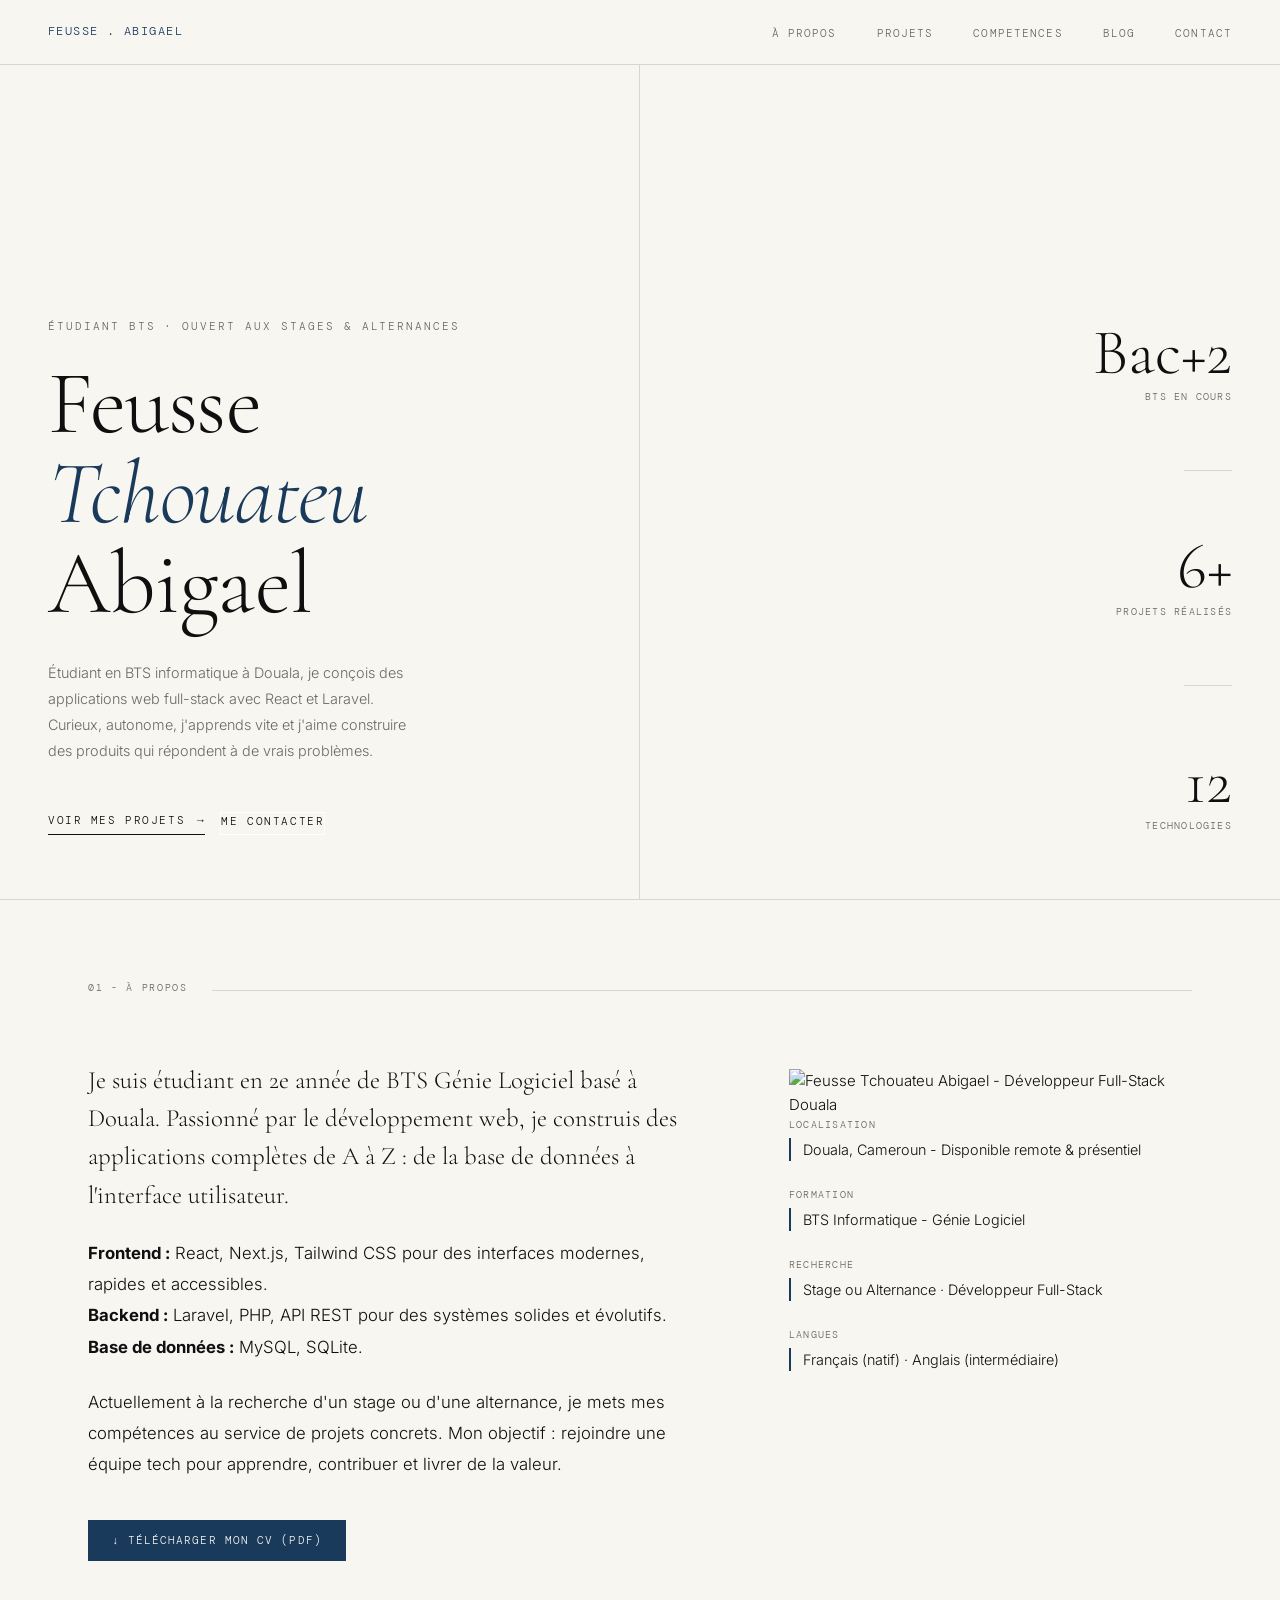
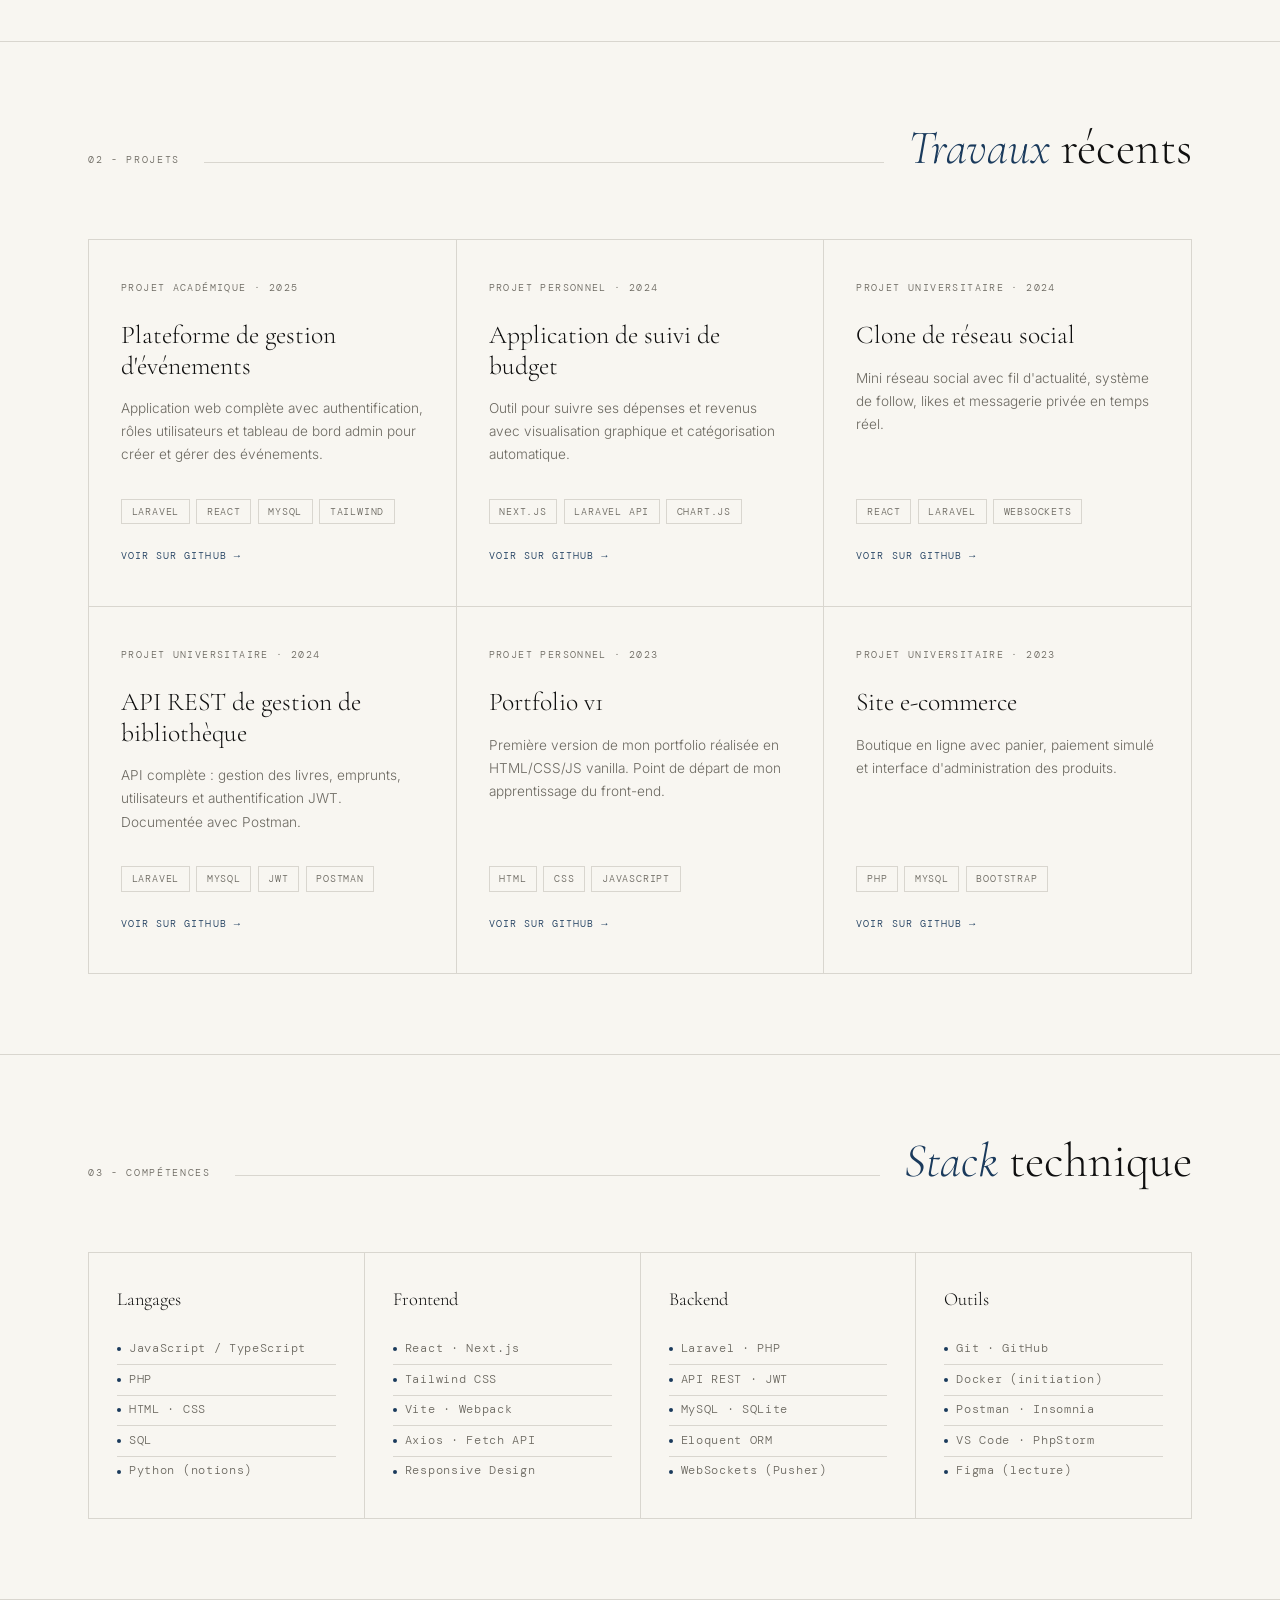
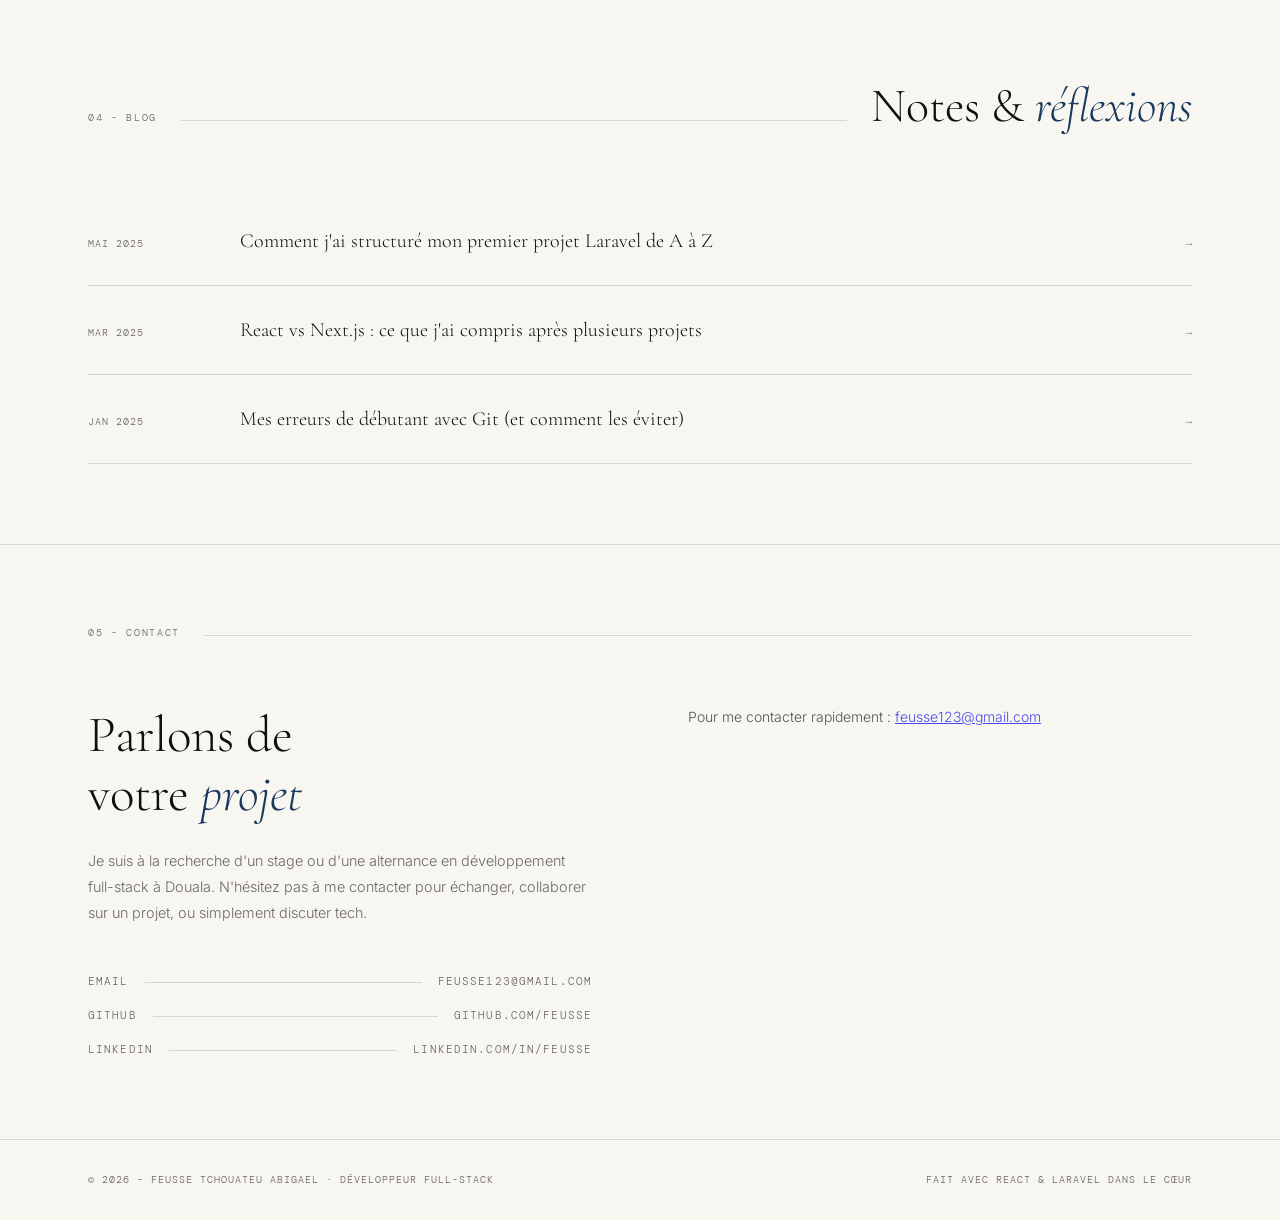
==== commit 7c7402d5: "Update index.html" ====
--- a/index.html
+++ b/index.html
@@ -20,7 +20,7 @@
     <ul class="nav-links">
       <li><a href="#about">À propos</a></li>
       <li><a href="#projects">Projets</a></li>
-      <li><a href="#skills">Compétences</a></li>
+      <li><a href="#skills">Competences</a></li>
       <li><a href="#blog">Blog</a></li>
       <li><a href="#contact">Contact</a></li>
     </ul>
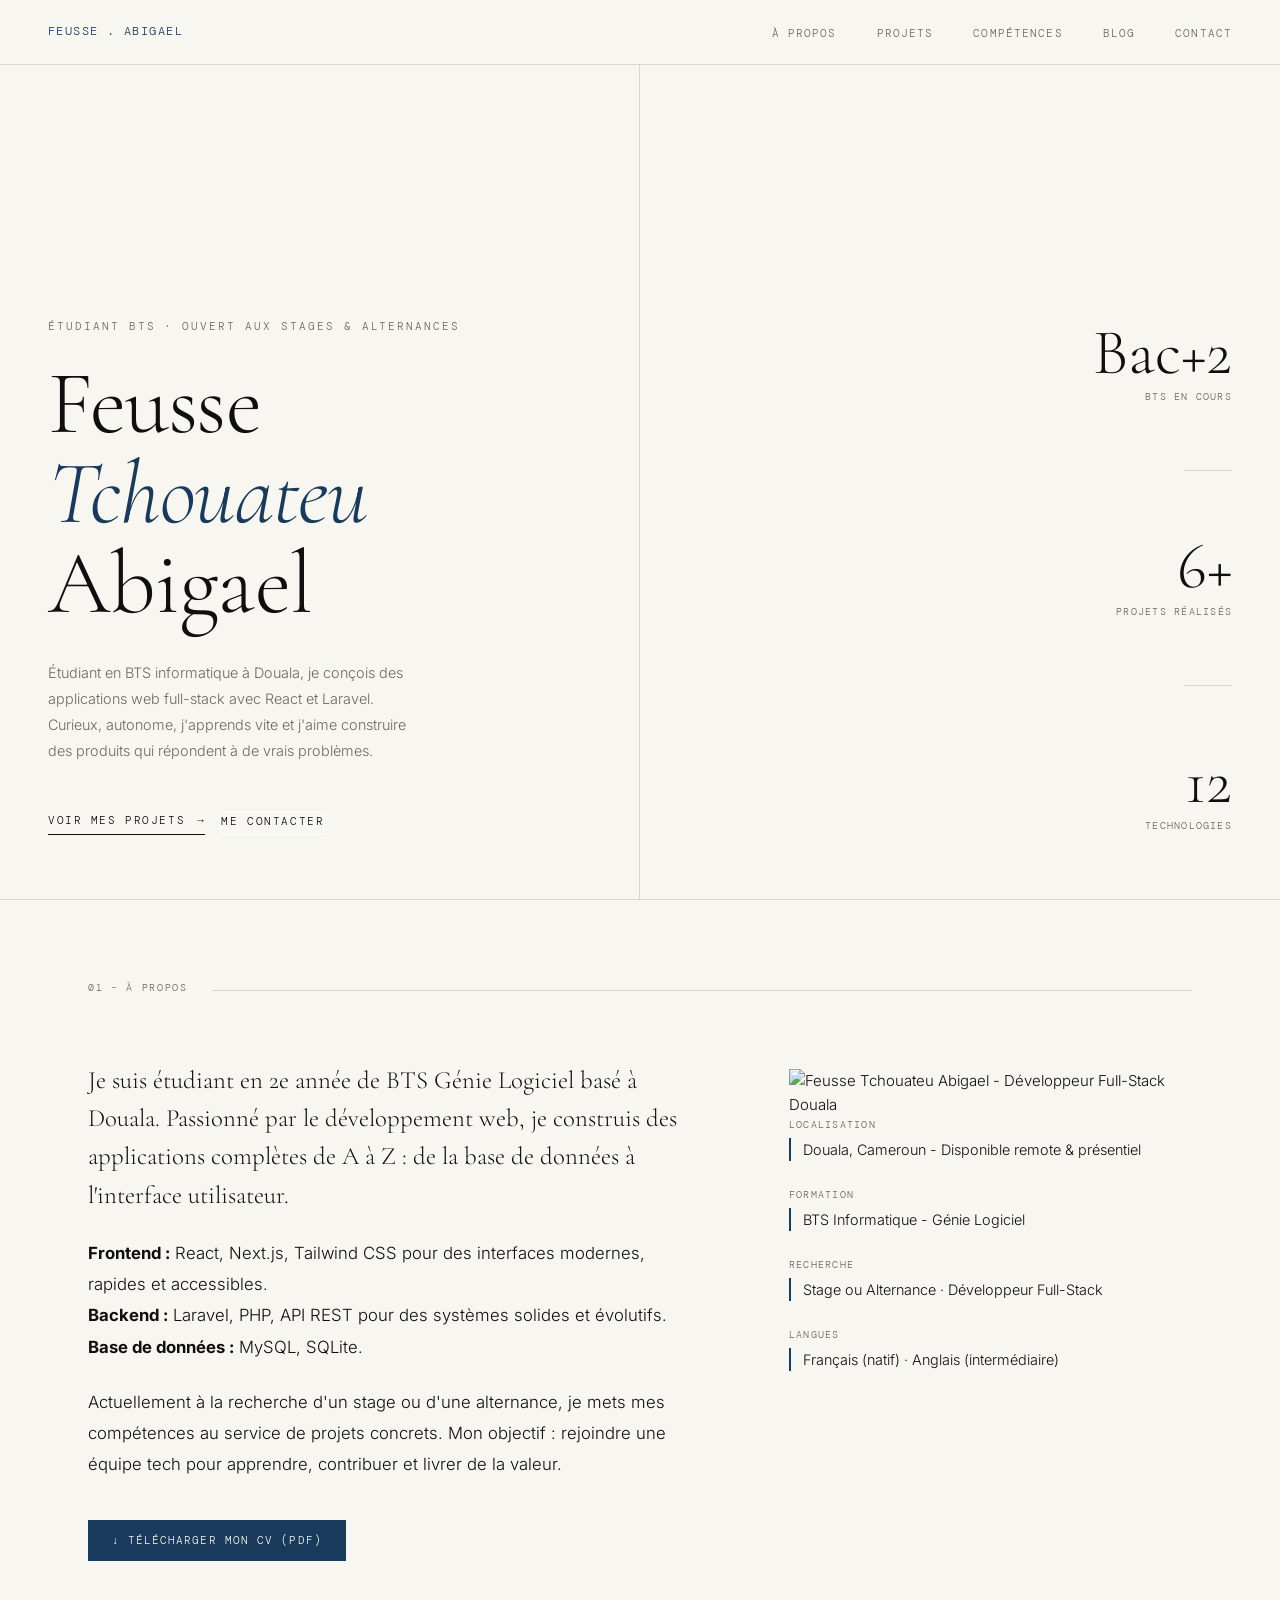
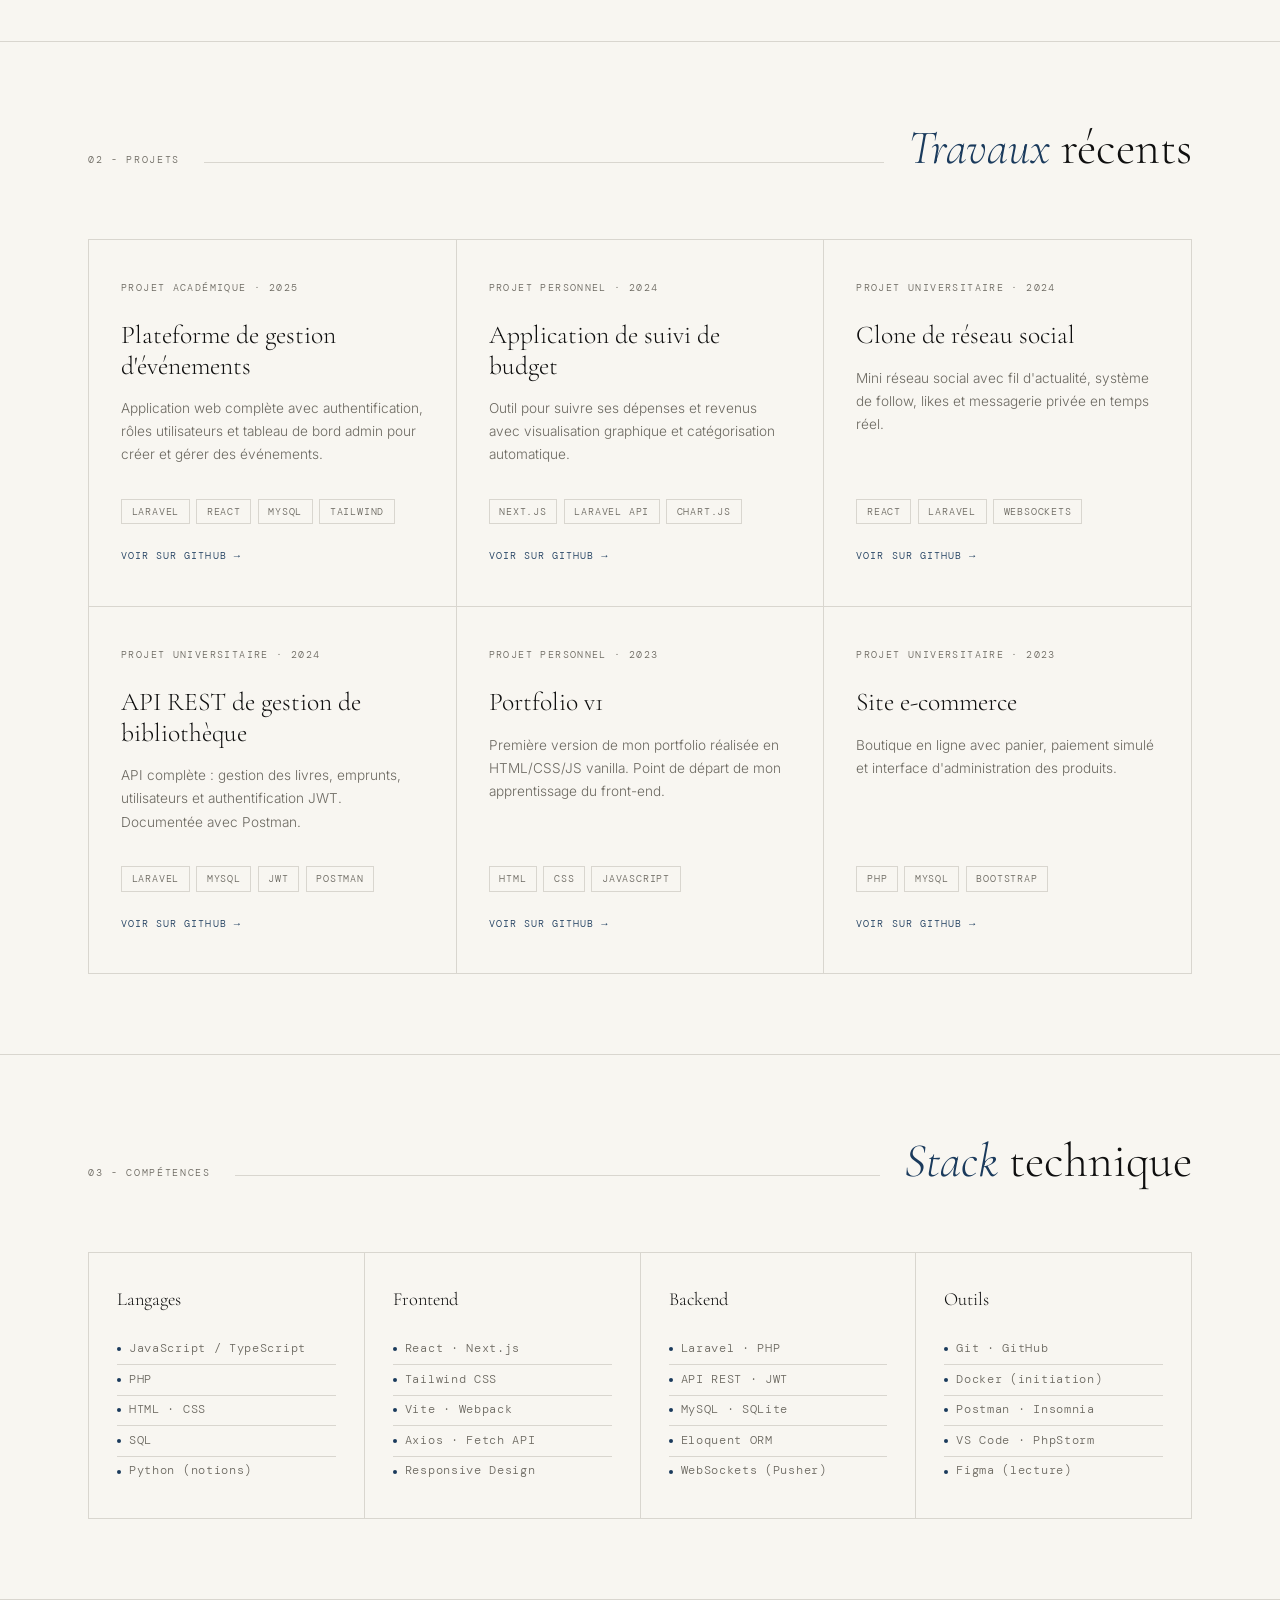
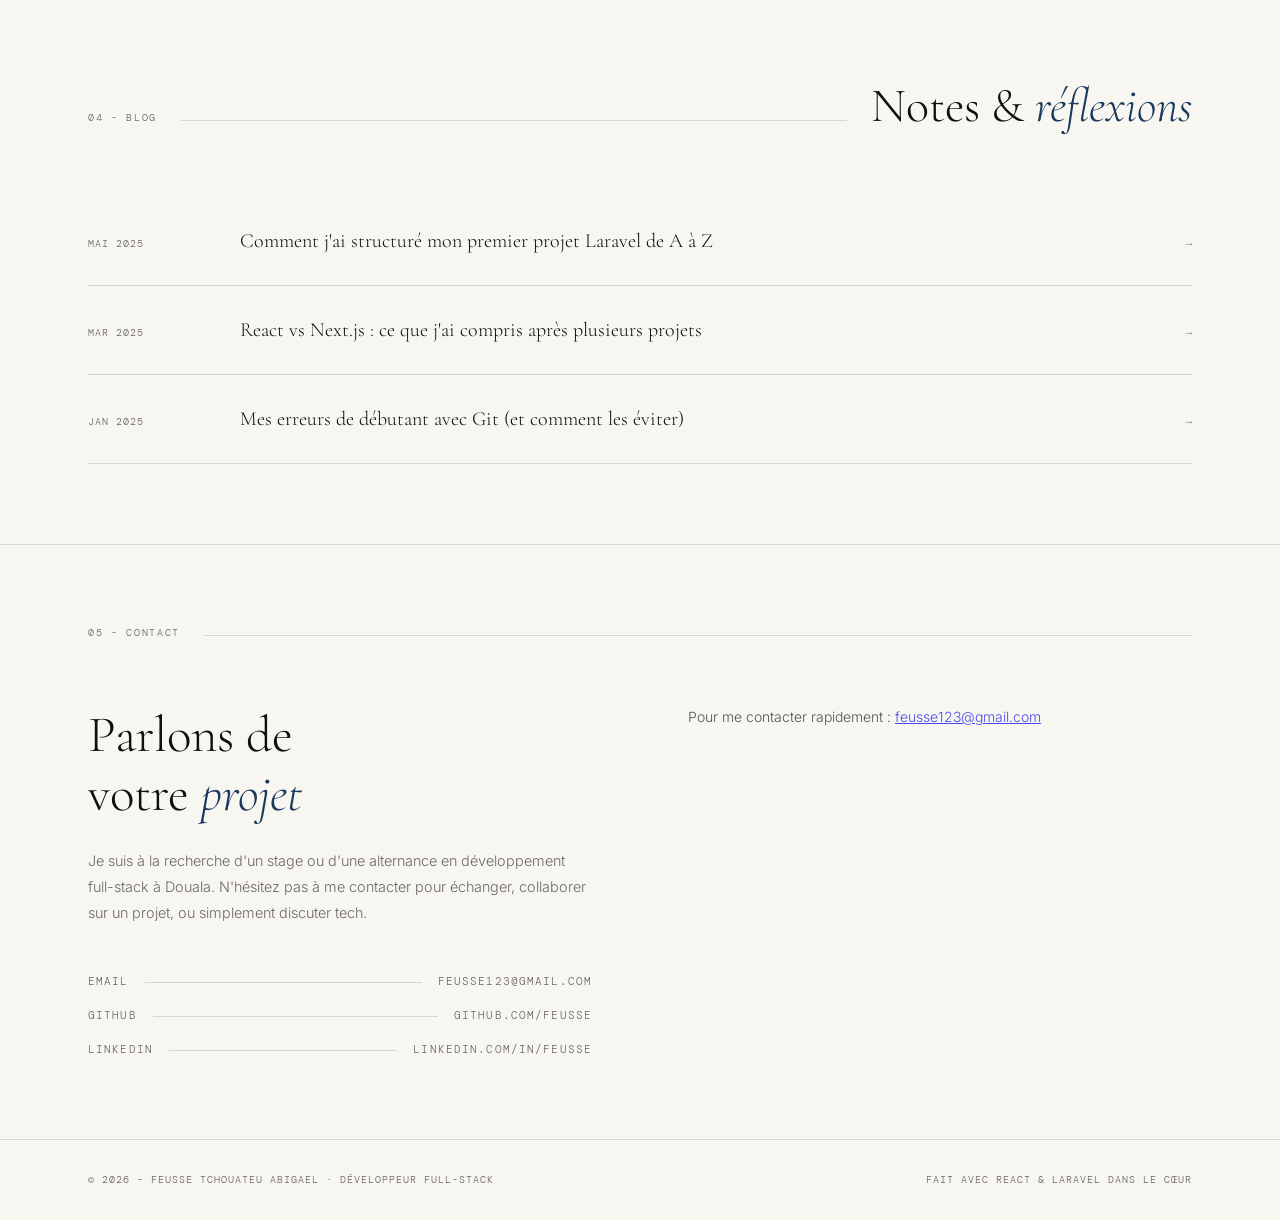
==== commit 5de46d6b: "Update index.html" ====
--- a/index.html
+++ b/index.html
@@ -20,7 +20,7 @@
     <ul class="nav-links">
       <li><a href="#about">À propos</a></li>
       <li><a href="#projects">Projets</a></li>
-      <li><a href="#skills">Competences</a></li>
+      <li><a href="#skills">Compétences</a></li>
       <li><a href="#blog">Blog</a></li>
       <li><a href="#contact">Contact</a></li>
     </ul>
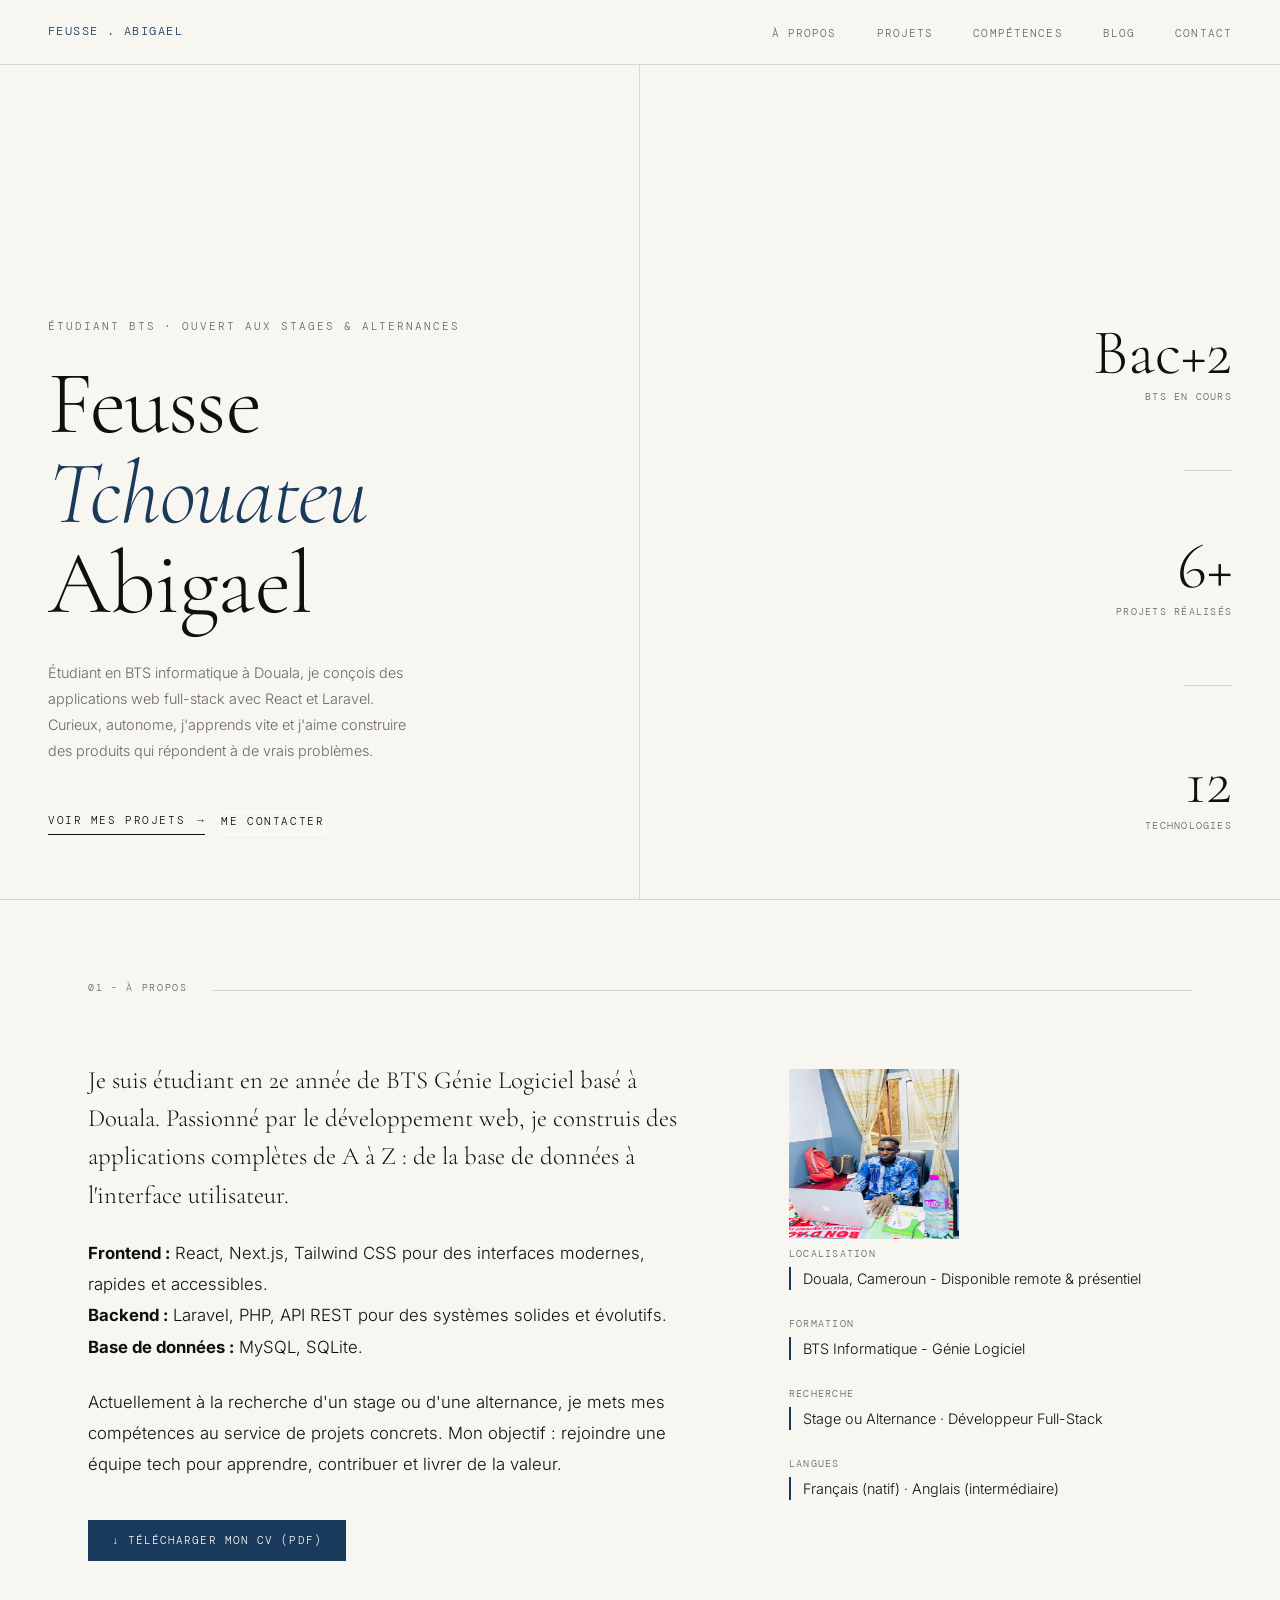
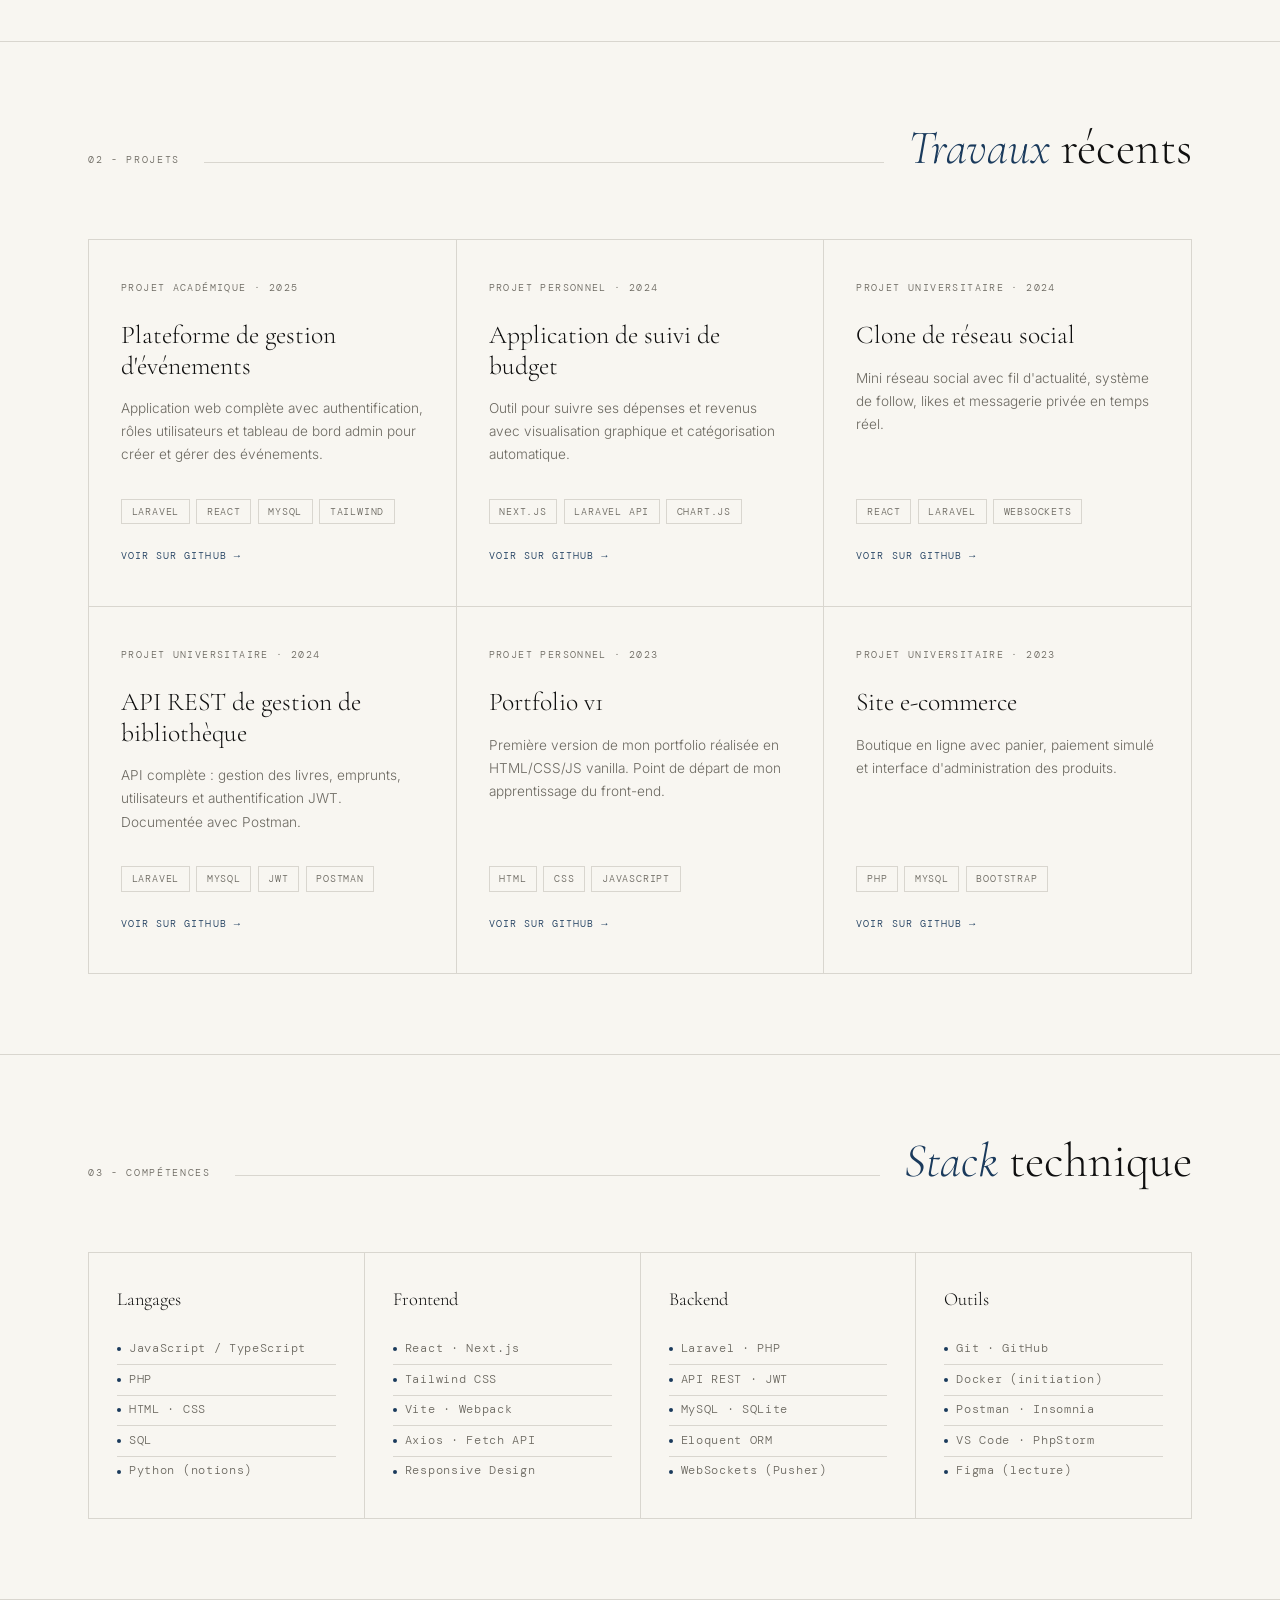
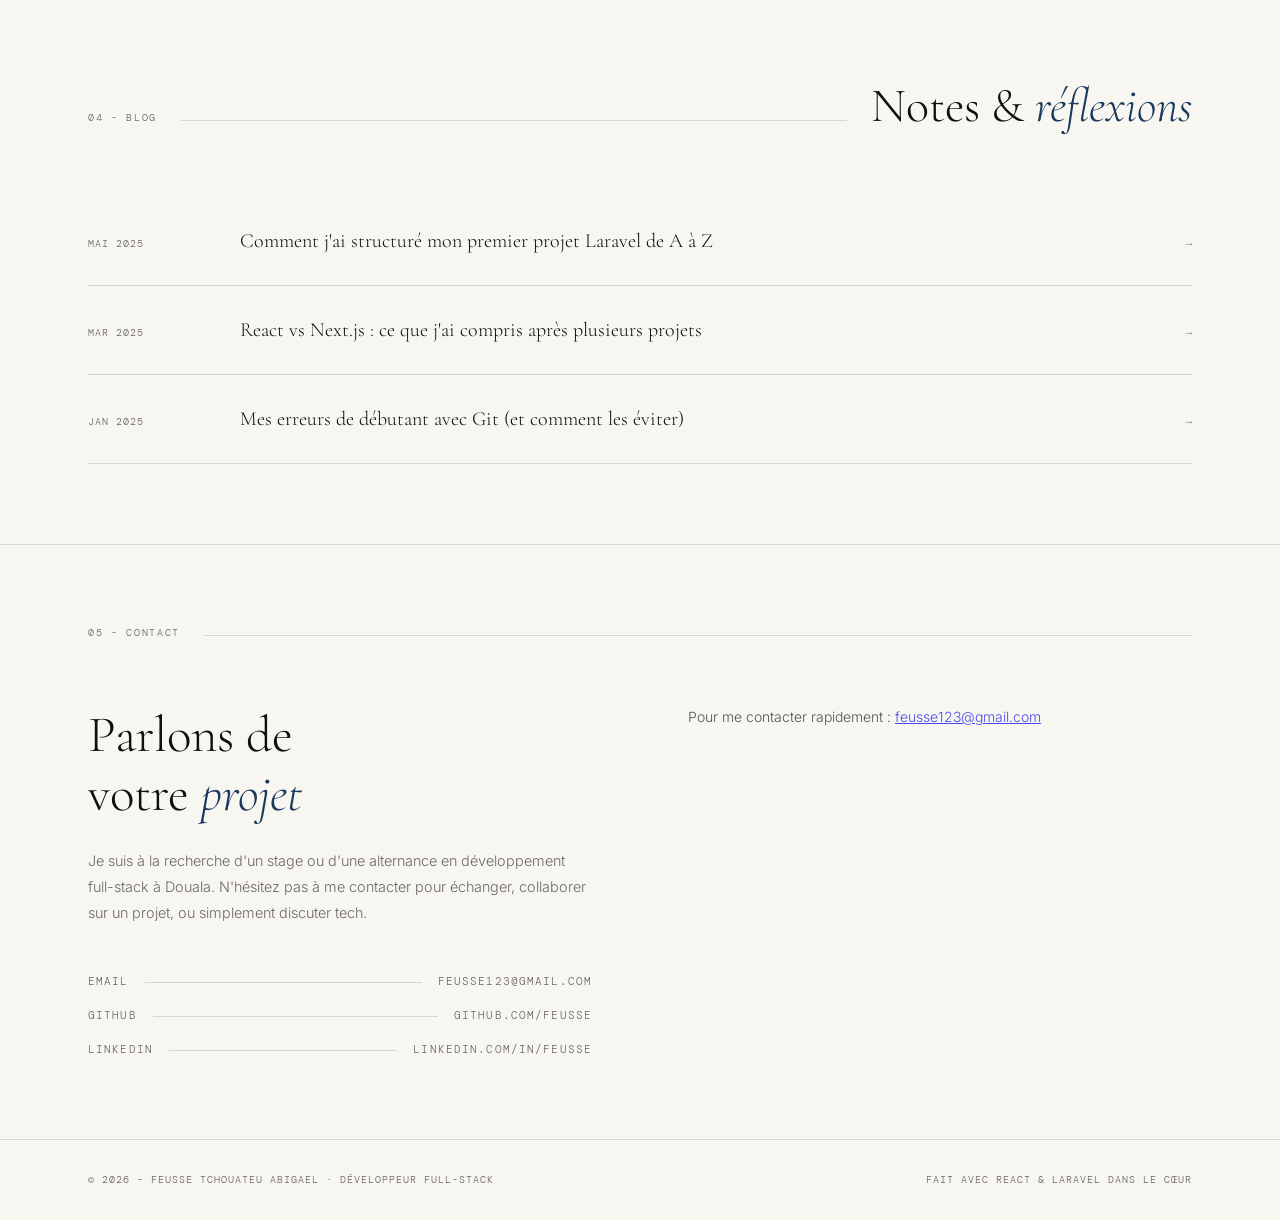
==== commit 5c26e349: "Update index.html" ====
--- a/index.html
+++ b/index.html
@@ -276,4 +276,4 @@
 
   <script src="scriptport1.js"></script>
 </body>
-</html>+</html>
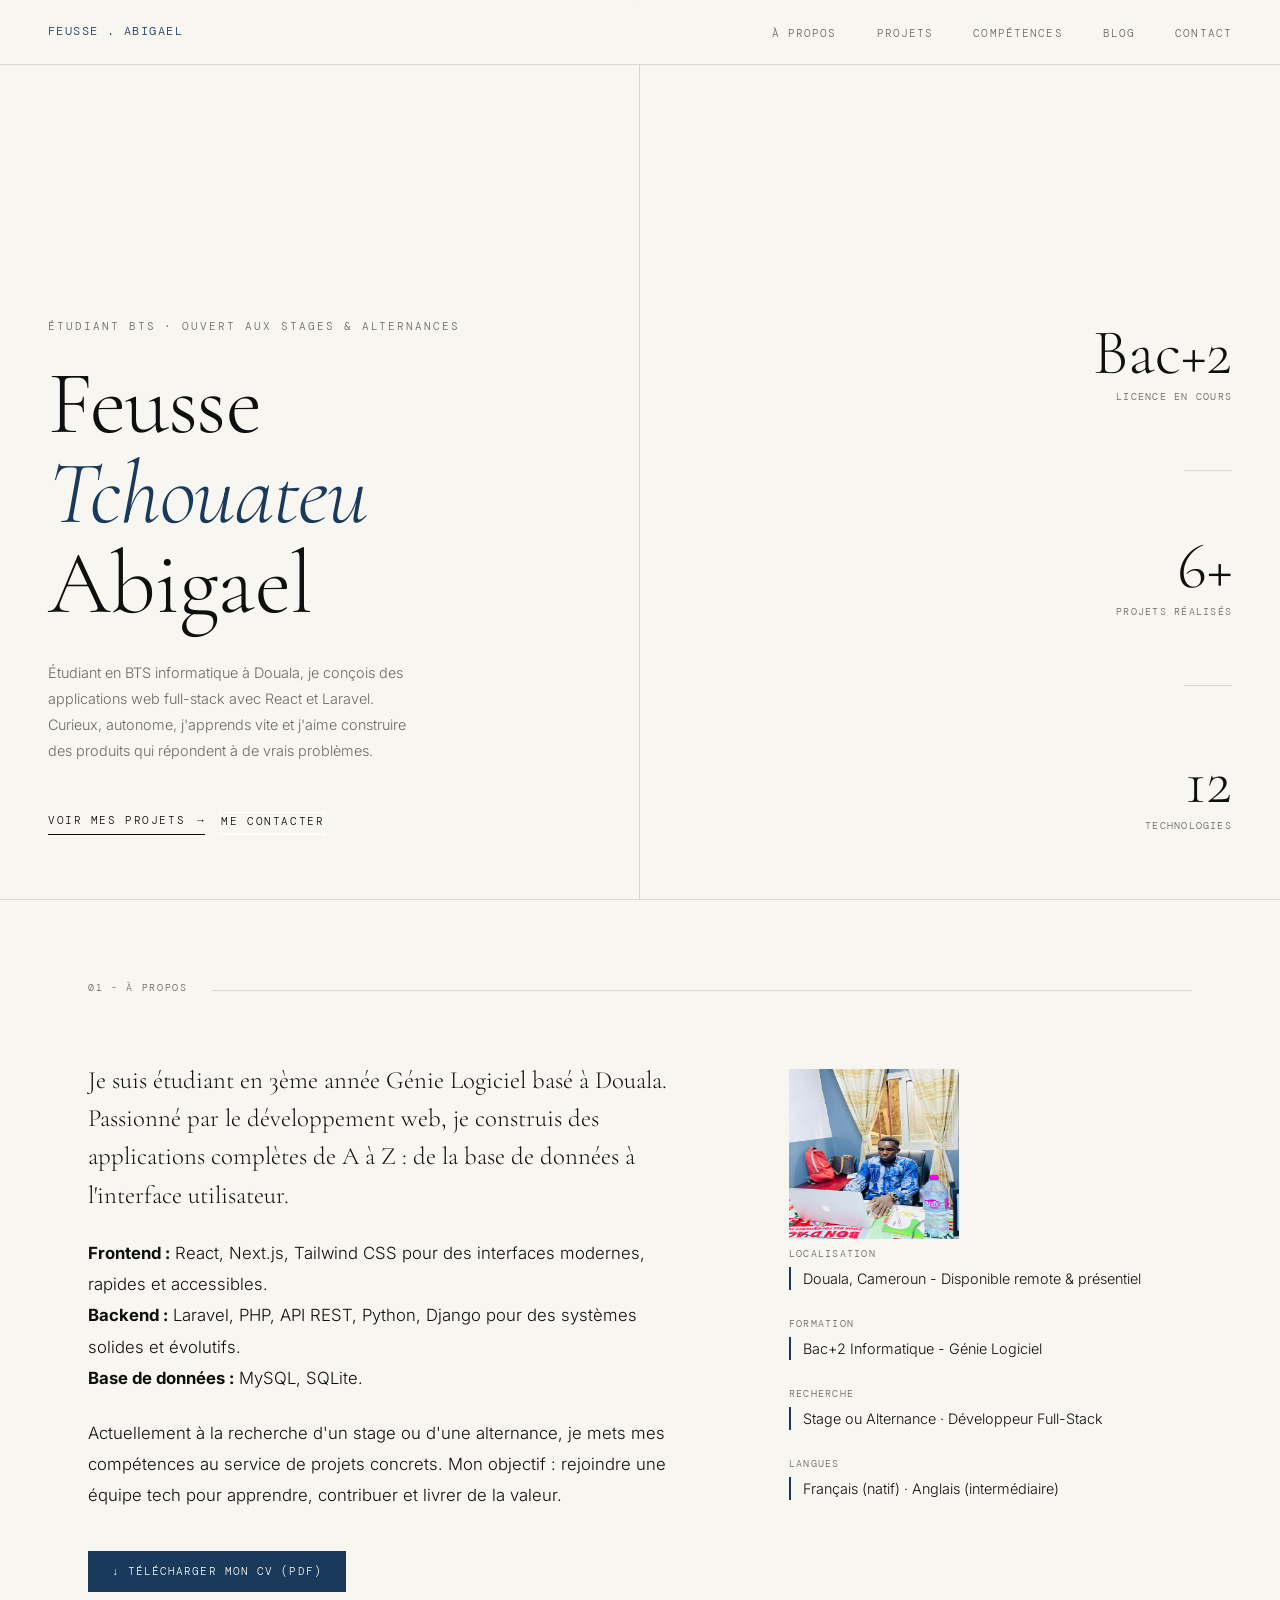
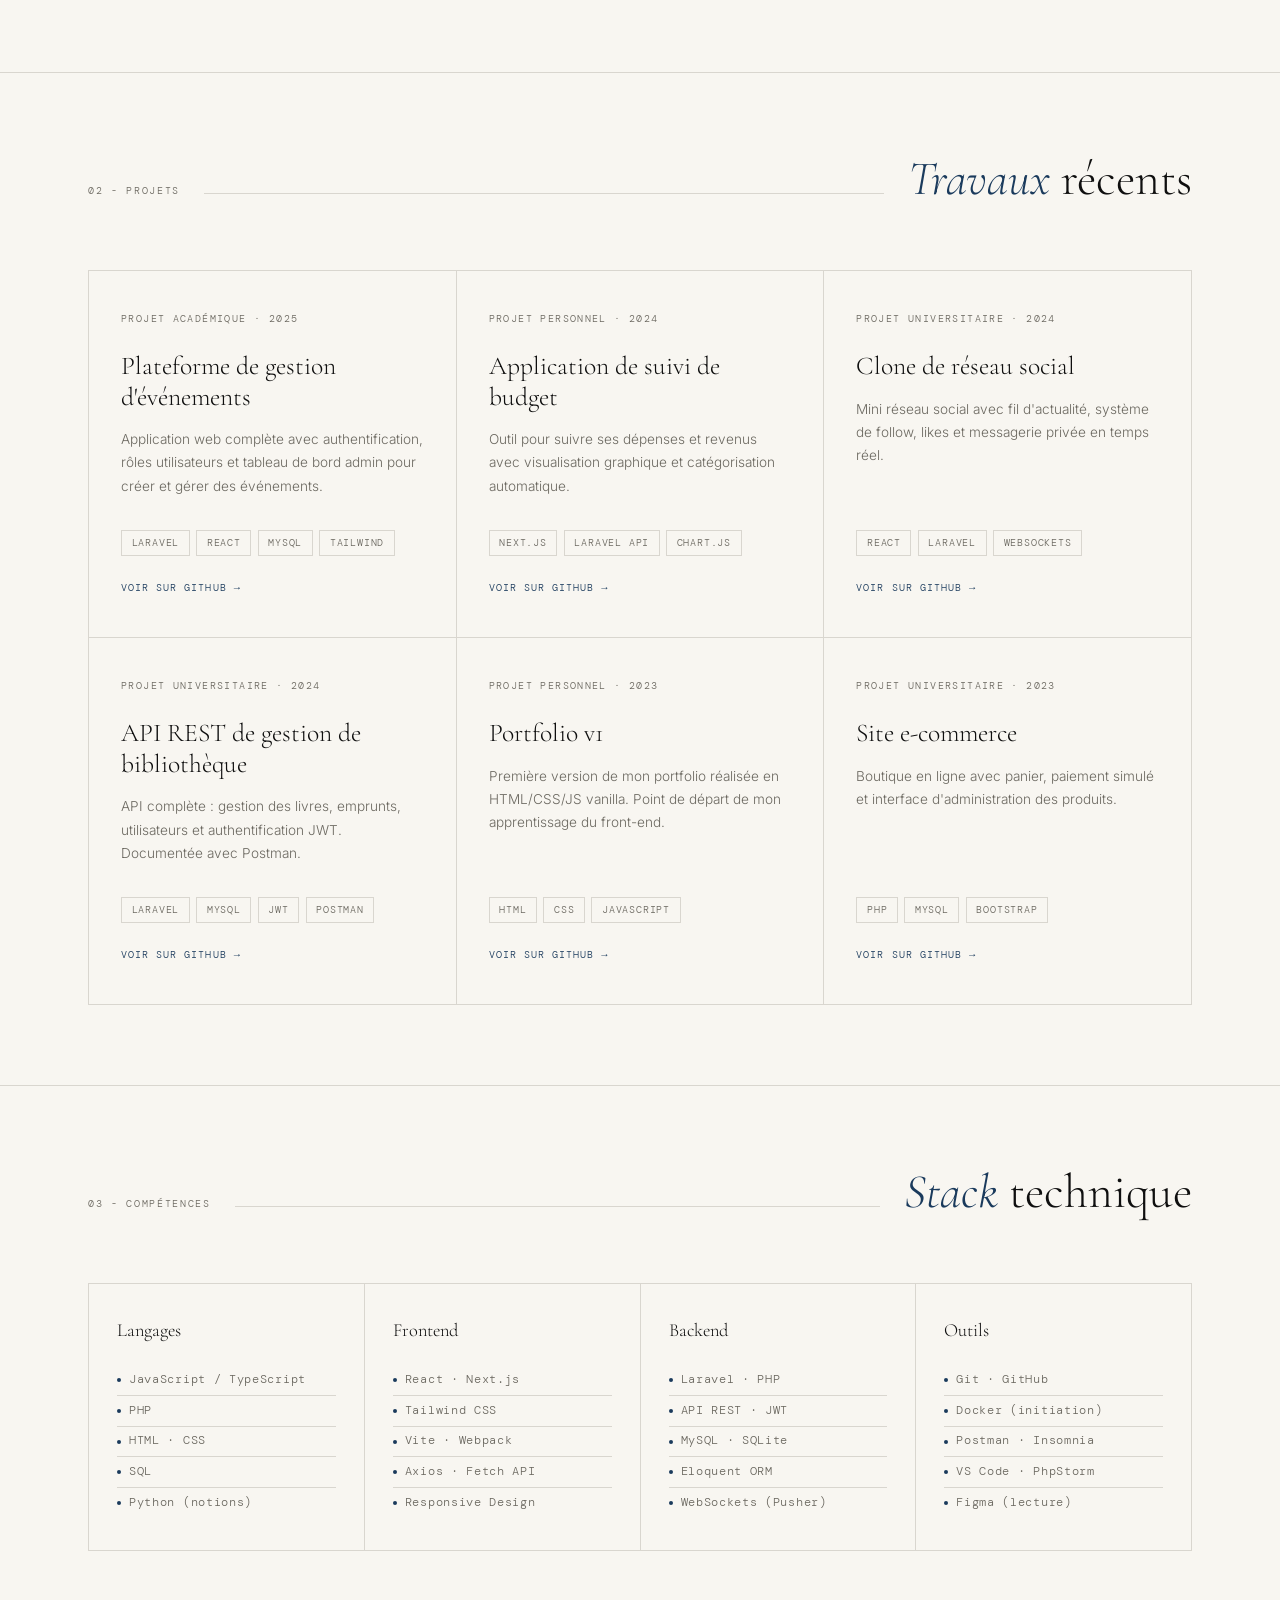
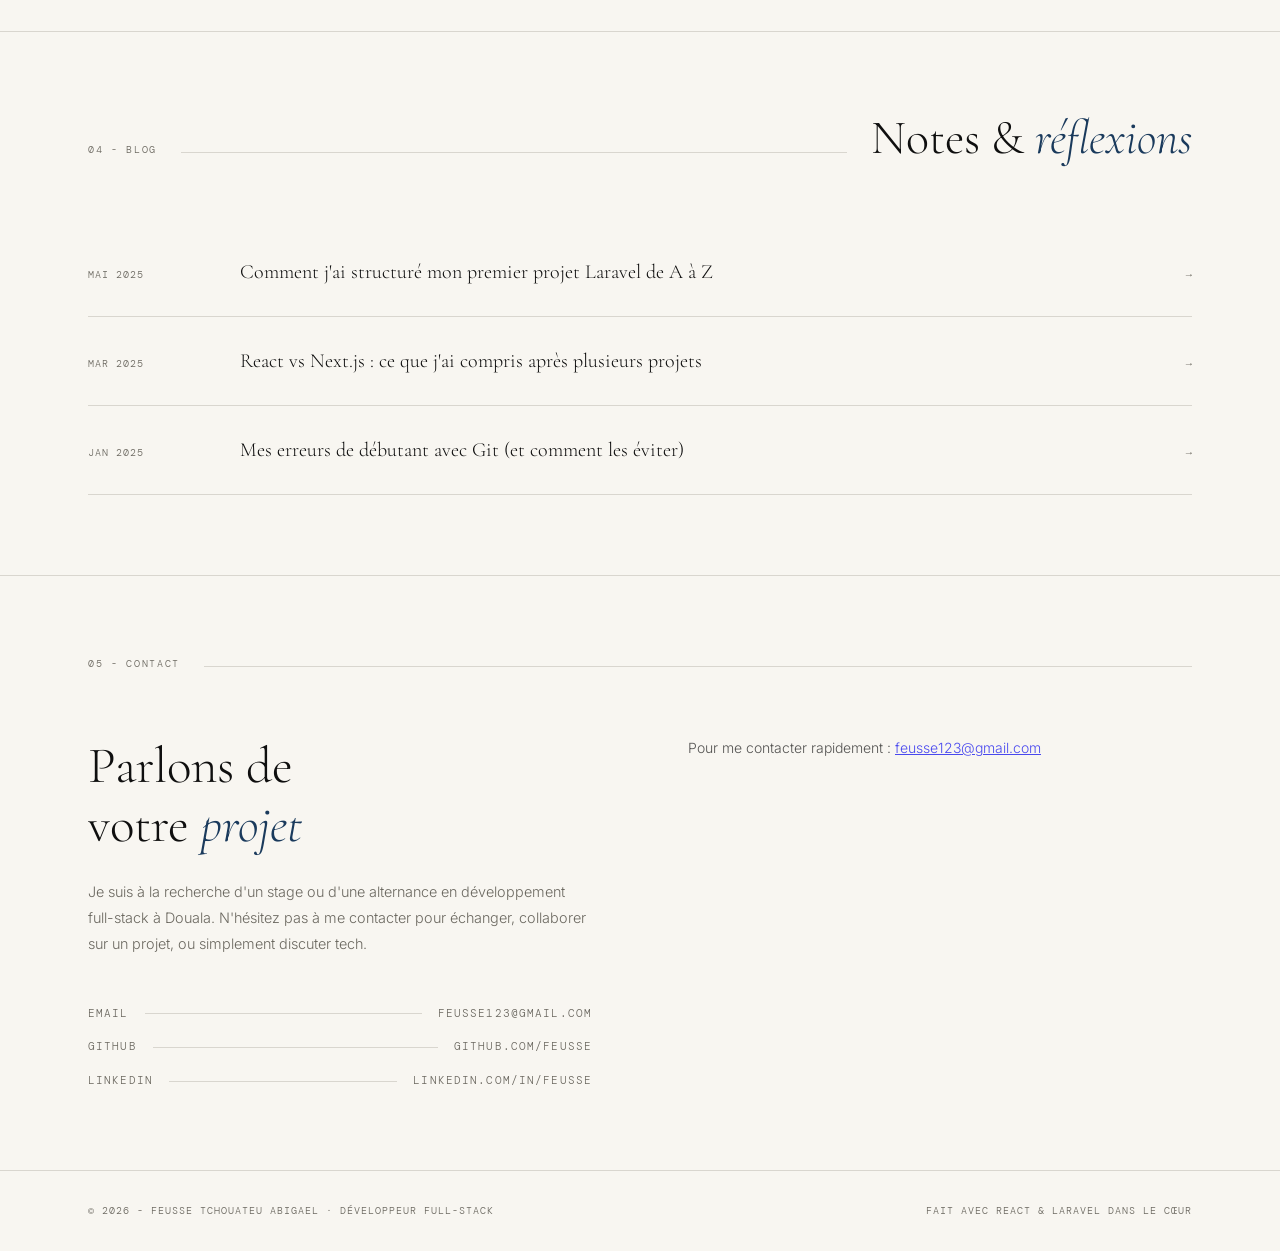
==== commit a52ccd99: "Update education and skills in index.html" ====
--- a/index.html
+++ b/index.html
@@ -41,7 +41,7 @@
       <div class="hero-stat-list">
         <div class="hero-stat">
           <div class="num">Bac+2</div>
-          <div class="label">BTS en cours</div>
+          <div class="label">Licence en cours</div>
         </div>
         <div class="hero-rule"></div>
         <div class="hero-stat">
@@ -66,9 +66,9 @@
       </div>
       <div class="about-grid">
         <div class="about-text reveal">
-          <p>Je suis étudiant en 2e année de BTS Génie Logiciel basé à Douala. Passionné par le développement web, je construis des applications complètes de A à Z : de la base de données à l'interface utilisateur.</p>
+          <p>Je suis étudiant en 3ème année  Génie Logiciel basé à Douala. Passionné par le développement web, je construis des applications complètes de A à Z : de la base de données à l'interface utilisateur.</p>
           <p><strong>Frontend :</strong> React, Next.js, Tailwind CSS pour des interfaces modernes, rapides et accessibles. <br>
-          <strong>Backend :</strong> Laravel, PHP, API REST pour des systèmes solides et évolutifs. <br>
+          <strong>Backend :</strong> Laravel, PHP, API REST, Python, Django pour des systèmes solides et évolutifs. <br>
           <strong>Base de données :</strong> MySQL, SQLite.</p>
           <p>Actuellement à la recherche d'un stage ou d'une alternance, je mets mes compétences au service de projets concrets. Mon objectif : rejoindre une équipe tech pour apprendre, contribuer et livrer de la valeur.</p>
           <a href="#" class="cv-link">↓ Télécharger mon CV (PDF)</a>
@@ -79,7 +79,7 @@
             <dt>Localisation</dt>
             <dd>Douala, Cameroun - Disponible remote & présentiel</dd>
             <dt>Formation</dt>
-            <dd>BTS Informatique - Génie Logiciel</dd>
+            <dd>Bac+2 Informatique - Génie Logiciel</dd>
             <dt>Recherche</dt>
             <dd>Stage ou Alternance · Développeur Full-Stack</dd>
             <dt>Langues</dt>
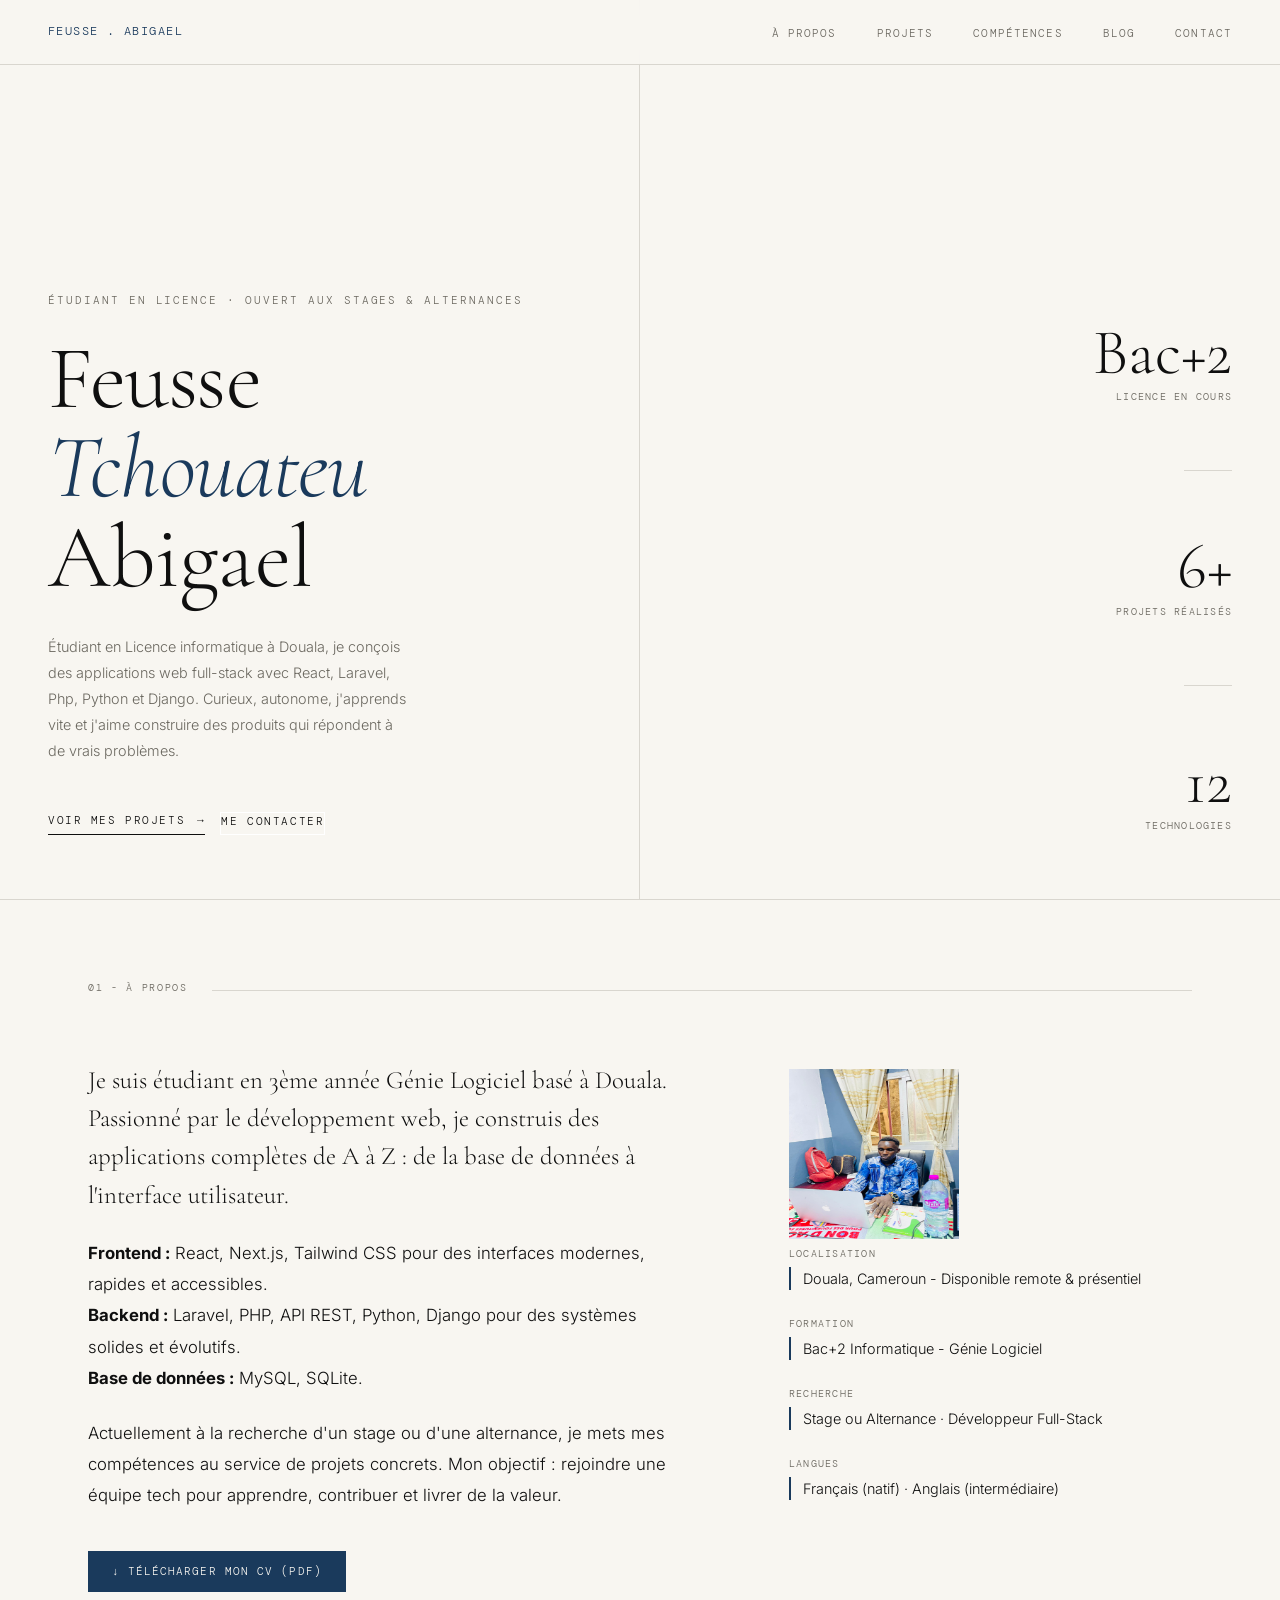
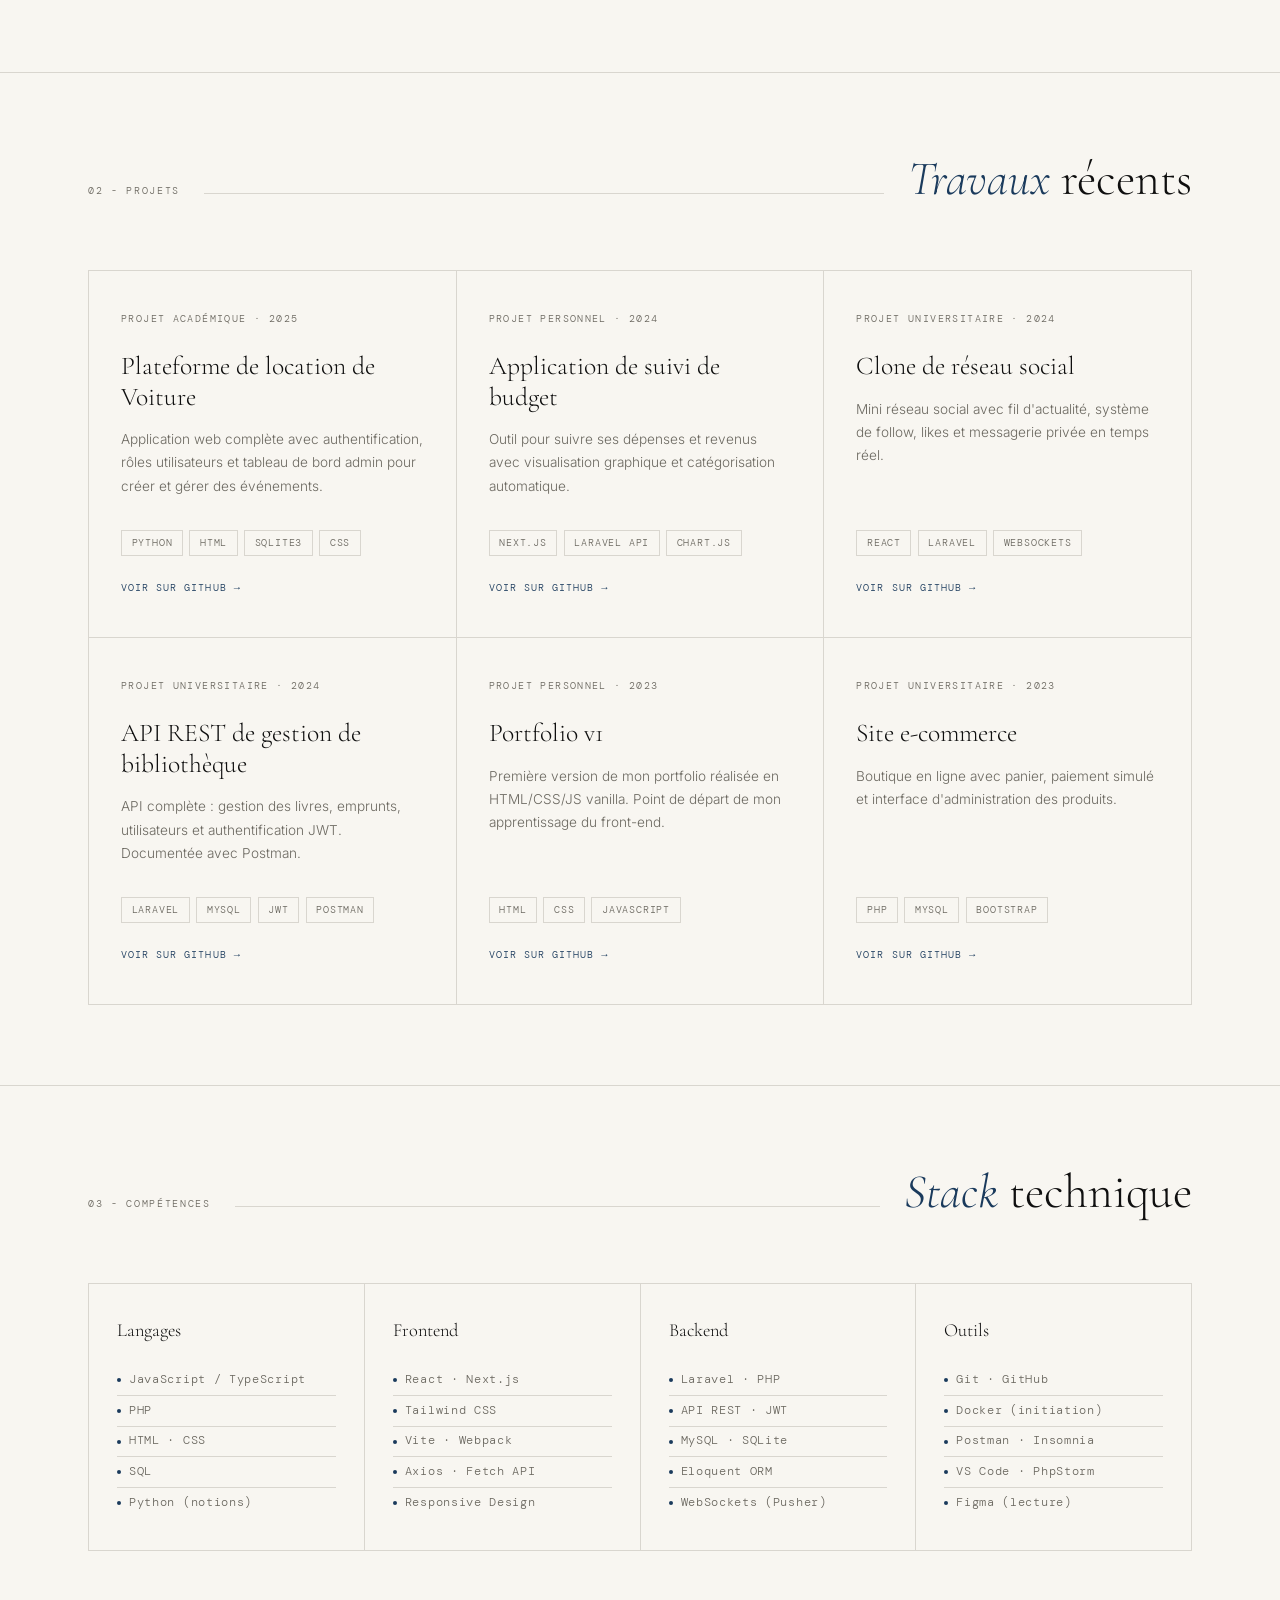
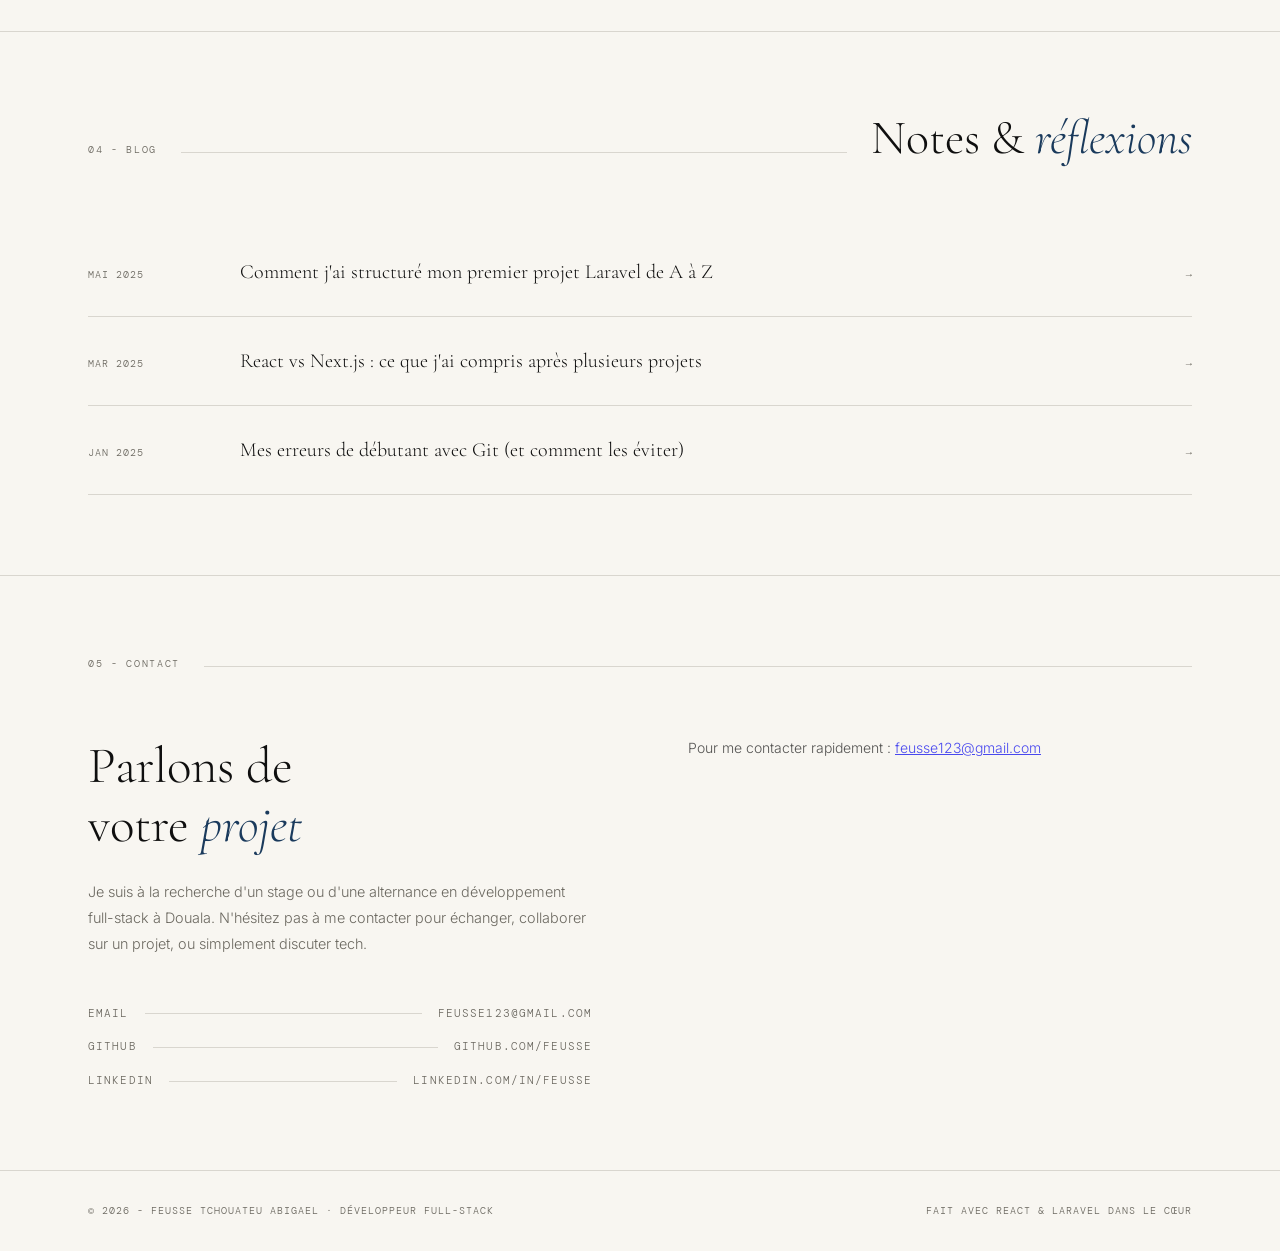
==== commit d0e7c5e5: "Update index.html" ====
--- a/index.html
+++ b/index.html
@@ -29,9 +29,9 @@
   <!-- HERO -->
   <section id="hero">
     <div class="hero-left">
-      <p class="hero-eyebrow">Étudiant BTS · Ouvert aux stages & alternances</p>
+      <p class="hero-eyebrow">Étudiant en Licence · Ouvert aux stages & alternances</p>
       <h1 class="hero-name">Feusse<br><em>Tchouateu</em><br>Abigael</h1>
-      <p class="hero-desc">Étudiant en BTS informatique à Douala, je conçois des applications web full-stack avec React et Laravel. Curieux, autonome, j'apprends vite et j'aime construire des produits qui répondent à de vrais problèmes.</p>
+      <p class="hero-desc">Étudiant en Licence informatique à Douala, je conçois des applications web full-stack avec React, Laravel, Php, Python et Django. Curieux, autonome, j'apprends vite et j'aime construire des produits qui répondent à de vrais problèmes.</p>
       <div style="display:flex; gap:15px;">
         <a href="#projects" class="hero-cta">Voir mes projets <span class="arrow">→</span></a>
         <a href="#contact" class="hero-cta" style="background:transparent; border:1px solid #fff;">Me contacter</a>
@@ -101,12 +101,12 @@
       <div class="projects-grid">
         <article class="project-card reveal">
           <p class="project-tag">Projet Académique · 2025</p>
-          <h3 class="project-name">Plateforme de gestion d'événements</h3>
+          <h3 class="project-name">Plateforme de location de Voiture</h3>
           <p class="project-desc">Application web complète avec authentification, rôles utilisateurs et tableau de bord admin pour créer et gérer des événements.</p>
           <div class="project-stack">
-            <span class="tag">Laravel</span><span class="tag">React</span><span class="tag">MySQL</span><span class="tag">Tailwind</span>
-          </div>
-          <a href="https://github.com/Feusse" class="project-link">Voir sur GitHub →</a>
+            <span class="tag">Python</span><span class="tag">HTML</span><span class="tag">Sqlite3</span><span class="tag">CSS</span>
+          </div>
+          <a href="" class="project-link">Voir sur GitHub →</a>
         </article>
         <article class="project-card reveal">
           <p class="project-tag">Projet personnel · 2024</p>
